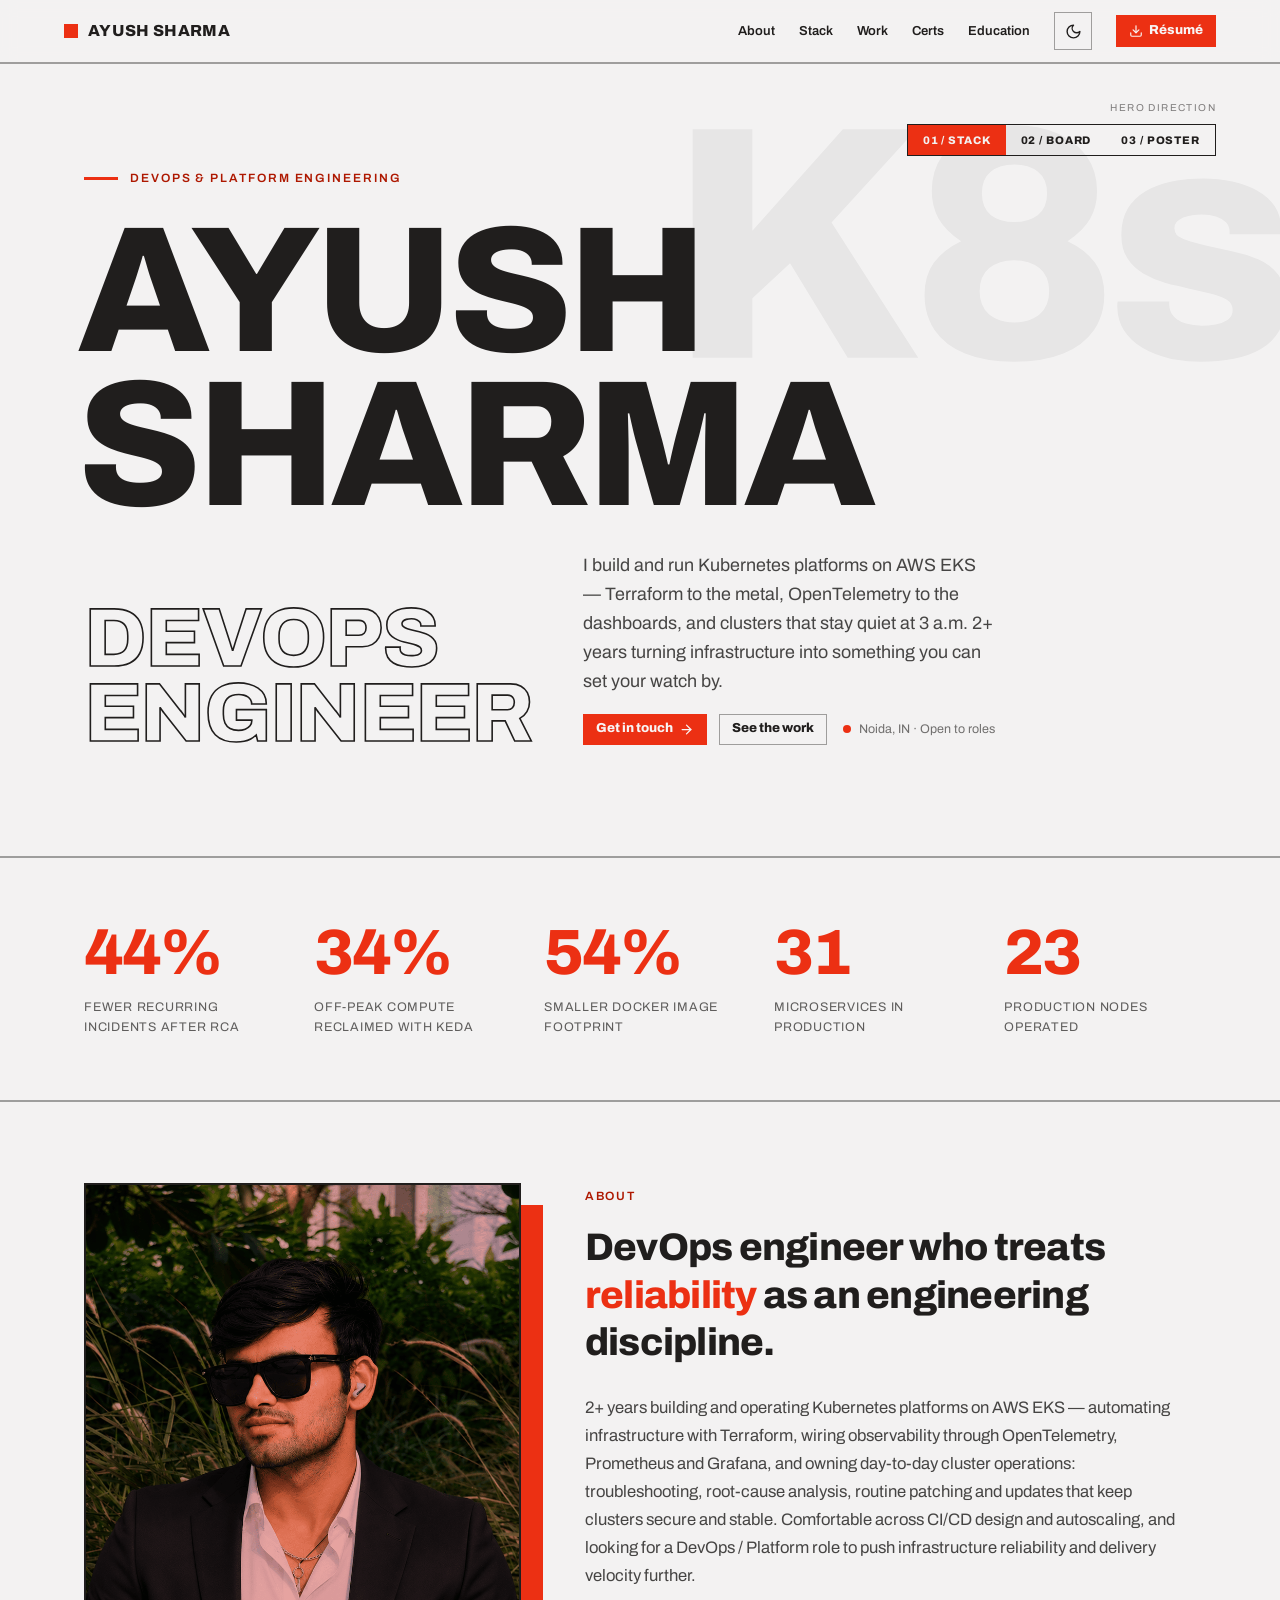
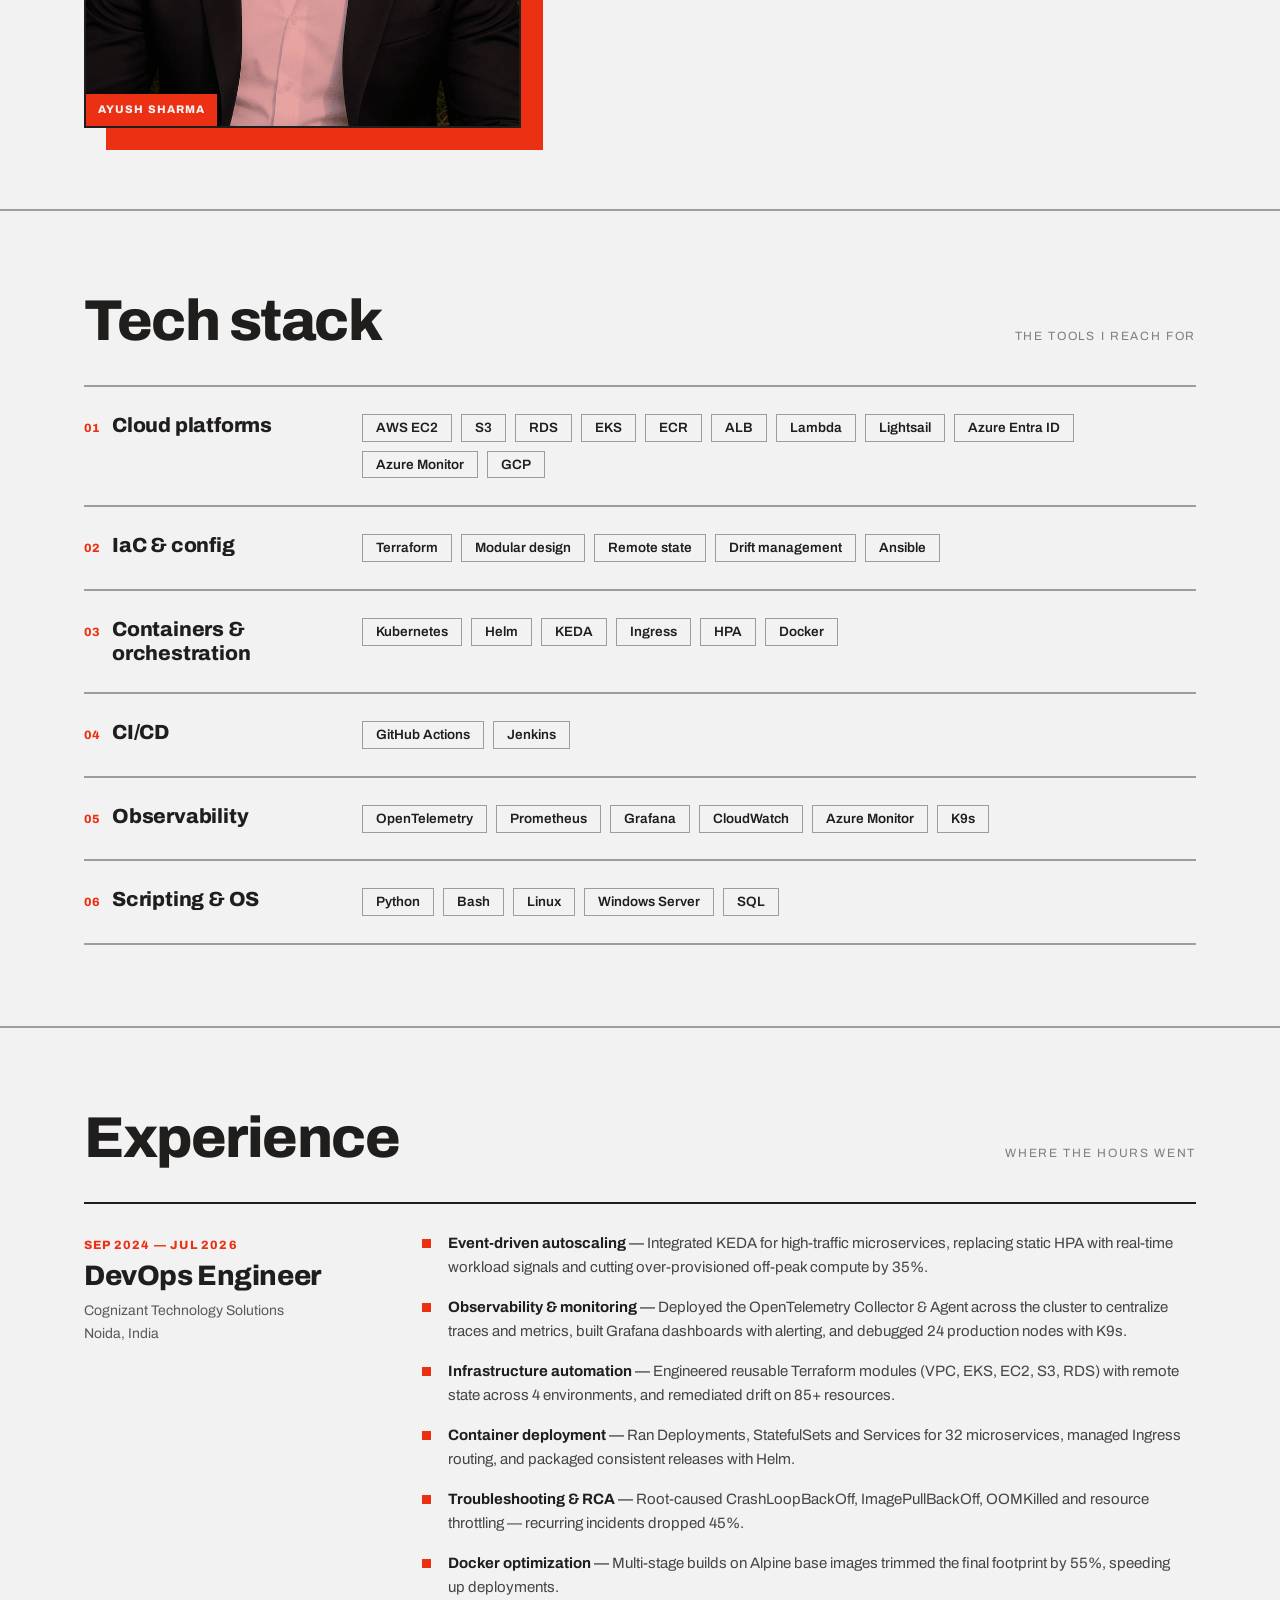
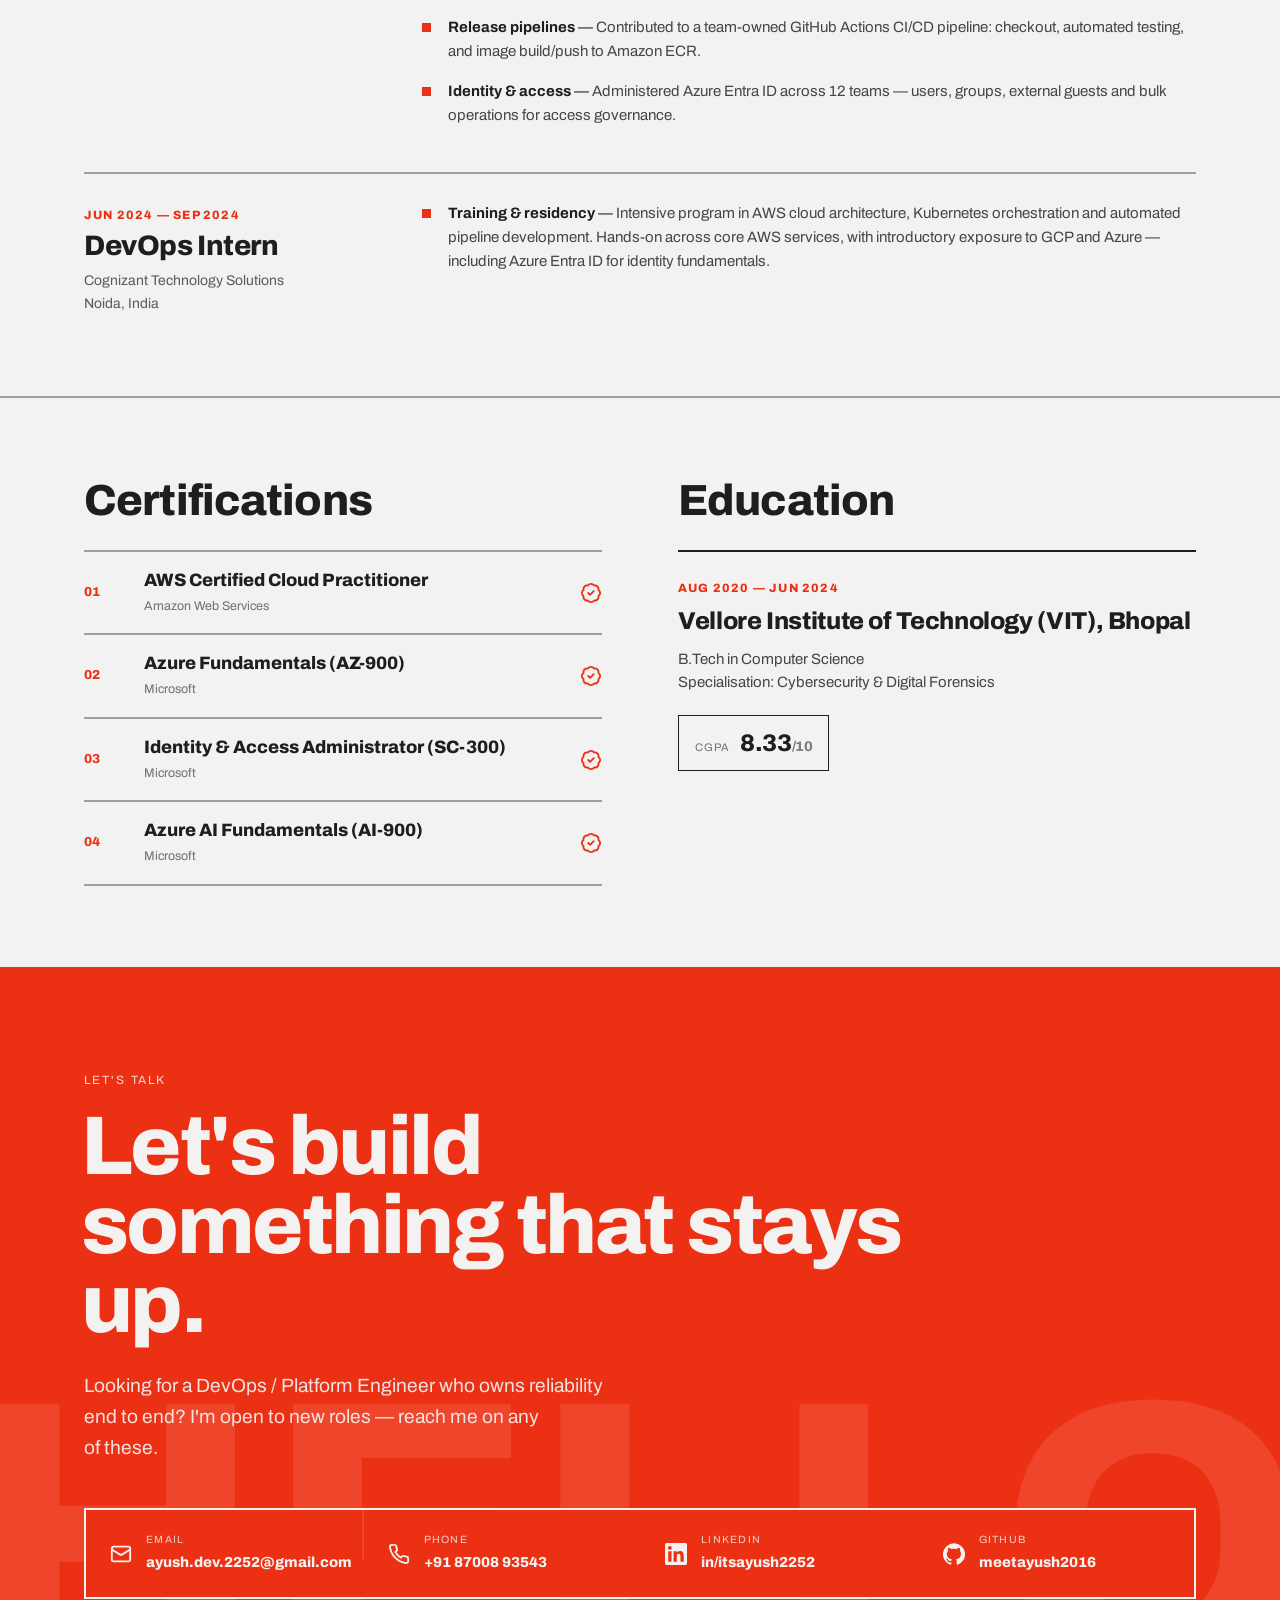
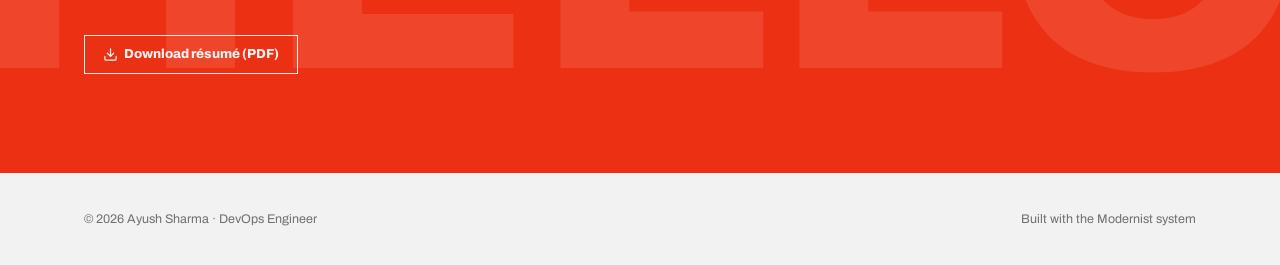
==== index.html @ 9a6c53f9 "Add personal portfolio landing page Static site built from the Modernist design system: hero with th" ====
<!DOCTYPE html>
<html lang="en">
<head>
<meta charset="utf-8">
<meta name="viewport" content="width=device-width, initial-scale=1">
<title>Ayush Sharma — DevOps Engineer</title>
<meta name="description" content="DevOps engineer building Kubernetes platforms on AWS EKS — Terraform, OpenTelemetry, and reliability as an engineering discipline.">
<link rel="stylesheet" href="styles.css">
</head>
<body>
<div class="page">

  <!-- NAV -->
  <nav class="nav">
    <a href="#top" class="nav-brand">
      <span class="dot"></span>
      <span class="name">AYUSH SHARMA</span>
    </a>
    <a href="#about" class="link">About</a>
    <a href="#stack" class="link">Stack</a>
    <a href="#work" class="link">Work</a>
    <a href="#certs" class="link">Certs</a>
    <a href="#education" class="link">Education</a>
    <button type="button" id="themeToggle" class="theme-toggle" title="Toggle dark mode" aria-label="Toggle dark mode">
      <svg class="icon-sun" viewBox="0 0 24 24" fill="none" stroke="currentColor" stroke-width="2" stroke-linecap="round" stroke-linejoin="round" aria-hidden="true"><path d="M12 3a6 6 0 0 0 9 9 9 9 0 1 1-9-9Z"/></svg>
      <svg class="icon-moon" viewBox="0 0 24 24" fill="none" stroke="currentColor" stroke-width="2" stroke-linecap="round" stroke-linejoin="round" aria-hidden="true"><circle cx="12" cy="12" r="4"/><path d="M12 2v2"/><path d="M12 20v2"/><path d="m4.93 4.93 1.41 1.41"/><path d="m17.66 17.66 1.41 1.41"/><path d="M2 12h2"/><path d="M20 12h2"/><path d="m6.34 17.66-1.41 1.41"/><path d="m19.07 4.93-1.41 1.41"/></svg>
    </button>
    <a class="btn btn-primary" href="assets/Resume-AYUSH-SHARMA-BairesDev-LLC.pdf" download>
      <svg viewBox="0 0 24 24" fill="none" stroke="currentColor" stroke-width="2" stroke-linecap="round" stroke-linejoin="round" style="width:14px;height:14px" aria-hidden="true"><path d="M21 15v4a2 2 0 0 1-2 2H5a2 2 0 0 1-2-2v-4"/><polyline points="7 10 12 15 17 10"/><line x1="12" x2="12" y1="15" y2="3"/></svg>
      Résumé
    </a>
  </nav>

  <!-- HERO -->
  <header id="top" class="hero">

    <div class="hero-switcher">
      <span class="label">Hero direction</span>
      <div class="tabs">
        <button type="button" class="tab" data-variant="stack">01 / Stack</button>
        <button type="button" class="tab" data-variant="board">02 / Board</button>
        <button type="button" class="tab" data-variant="poster">03 / Poster</button>
      </div>
    </div>

    <!-- 01 STACK -->
    <div class="hero-variant" data-hero="stack">
      <div class="hero-inner">
        <span class="hero-wm" data-parallax="0.16">K8s</span>
        <div class="hero-content">
          <div class="hero-eyebrow">
            <span class="bar"></span>
            <span class="text">DevOps &amp; Platform Engineering</span>
          </div>
          <h1 class="hero-title">AYUSH<br />SHARMA</h1>
          <div class="hero-role-row">
            <p class="hero-outline">DEVOPS<br />ENGINEER</p>
            <div class="hero-lede">
              <p>I build and run Kubernetes platforms on AWS EKS — Terraform to the metal, OpenTelemetry to the dashboards, and clusters that stay quiet at 3 a.m. 2+ years turning infrastructure into something you can set your watch by.</p>
              <div class="hero-cta-row">
                <a class="btn btn-primary" href="#contact">Get in touch
                  <svg viewBox="0 0 24 24" fill="none" stroke="currentColor" stroke-width="2" stroke-linecap="round" stroke-linejoin="round" style="width:15px;height:15px" aria-hidden="true"><path d="M5 12h14"/><path d="m12 5 7 7-7 7"/></svg>
                </a>
                <a class="btn btn-secondary" href="#work">See the work</a>
                <span class="status-pill"><span class="dot"></span> Noida, IN · Open to roles</span>
              </div>
            </div>
          </div>
        </div>
      </div>
    </div>

    <!-- 02 BOARD -->
    <div class="hero-variant" data-hero="board">
      <div class="hero-inner">
        <div class="board-grid">
          <div class="board-left">
            <span class="kicker">DevOps Engineer</span>
            <h1 class="hero-title mid">AYUSH<br />SHARMA</h1>
            <p class="lede">Kubernetes platforms on AWS EKS, infrastructure as Terraform, and observability that catches the incident before the pager does.</p>
            <div class="cta-row">
              <a class="btn btn-primary" href="#contact">Get in touch
                <svg viewBox="0 0 24 24" fill="none" stroke="currentColor" stroke-width="2" stroke-linecap="round" stroke-linejoin="round" style="width:15px;height:15px" aria-hidden="true"><path d="M5 12h14"/><path d="m12 5 7 7-7 7"/></svg>
              </a>
              <a class="btn btn-secondary" href="assets/Resume-AYUSH-SHARMA-BairesDev-LLC.pdf" download>
                <svg viewBox="0 0 24 24" fill="none" stroke="currentColor" stroke-width="2" stroke-linecap="round" stroke-linejoin="round" style="width:14px;height:14px" aria-hidden="true"><path d="M21 15v4a2 2 0 0 1-2 2H5a2 2 0 0 1-2-2v-4"/><polyline points="7 10 12 15 17 10"/><line x1="12" x2="12" y1="15" y2="3"/></svg>
                Résumé
              </a>
            </div>
          </div>
          <div class="board-panel">
            <div class="board-head">
              <span class="title">STATUS BOARD</span>
              <span class="live"><span class="dot"></span> LIVE</span>
            </div>
            <dl class="board-list">
              <div class="board-row"><dt>Role</dt><dd>DevOps Engineer</dd></div>
              <div class="board-row"><dt>Based</dt><dd>Noida, India</dd></div>
              <div class="board-row"><dt>Experience</dt><dd>2+ years</dd></div>
              <div class="board-row"><dt>Focus</dt><dd>EKS · Terraform · OTel</dd></div>
              <div class="board-row"><dt>Status</dt><dd class="accent">Available</dd></div>
            </dl>
          </div>
        </div>
      </div>
    </div>

    <!-- 03 POSTER -->
    <div class="hero-variant" data-hero="poster">
      <div class="hero-inner">
        <div class="poster-grid">
          <div class="poster-left">
            <span class="kicker">Portfolio · 2026</span>
            <h1 class="hero-title sm">AYUSH<br />SHARMA</h1>
            <p class="lede">Platforms on AWS EKS. Terraform modules that don't drift. Dashboards that see it coming. Reliability, treated as an engineering discipline — not a hope.</p>
            <div class="cta-row">
              <a class="btn btn-primary" href="#contact">Get in touch
                <svg viewBox="0 0 24 24" fill="none" stroke="currentColor" stroke-width="2" stroke-linecap="round" stroke-linejoin="round" style="width:15px;height:15px" aria-hidden="true"><path d="M5 12h14"/><path d="m12 5 7 7-7 7"/></svg>
              </a>
            </div>
          </div>
          <div class="poster-right">
            <span class="poster-wm" data-parallax="0.1">/</span>
            <span class="label">The role</span>
            <p class="role">DEVOPS<br />ENGINEER</p>
            <p class="term">$ kubectl get pods -A<br />READY&nbsp;&nbsp;&nbsp;STATUS&nbsp;&nbsp;&nbsp;RESTARTS<br />32/32&nbsp;&nbsp;&nbsp;Running&nbsp;&nbsp;0</p>
          </div>
        </div>
      </div>
    </div>

  </header>

  <hr class="rule2" />

  <!-- STATS -->
  <section aria-label="Selected impact" class="stats-section">
    <div class="stats-grid" data-reveal>
      <div><p class="stat-num" data-count="45" data-suffix="%">0%</p><p class="stat-label">Fewer recurring incidents after RCA</p></div>
      <div><p class="stat-num" data-count="35" data-suffix="%">0%</p><p class="stat-label">Off-peak compute reclaimed with KEDA</p></div>
      <div><p class="stat-num" data-count="55" data-suffix="%">0%</p><p class="stat-label">Smaller Docker image footprint</p></div>
      <div><p class="stat-num" data-count="32">0</p><p class="stat-label">Microservices in production</p></div>
      <div><p class="stat-num" data-count="24">0</p><p class="stat-label">Production nodes operated</p></div>
    </div>
  </section>

  <hr class="rule2" />

  <!-- ABOUT -->
  <section id="about" class="section">
    <div class="about-grid">
      <div class="about-photo-wrap" data-reveal>
        <div class="about-photo-backdrop" aria-hidden="true"></div>
        <figure class="about-figure">
          <img src="assets/ayush_image.png" alt="Ayush Sharma">
          <div class="about-tint" aria-hidden="true"></div>
          <p class="about-caption">Ayush Sharma</p>
        </figure>
      </div>
      <div class="about-copy" data-reveal data-reveal-delay="90">
        <span class="kicker">About</span>
        <p class="headline">DevOps engineer who treats <span class="accent">reliability</span> as an engineering discipline.</p>
        <p class="body">2+ years building and operating Kubernetes platforms on AWS EKS — automating infrastructure with Terraform, wiring observability through OpenTelemetry, Prometheus and Grafana, and owning day-to-day cluster operations: troubleshooting, root-cause analysis, routine patching and updates that keep clusters secure and stable. Comfortable across CI/CD design and autoscaling, and looking for a DevOps / Platform role to push infrastructure reliability and delivery velocity further.</p>
      </div>
    </div>
  </section>

  <hr class="rule2" />

  <!-- STACK -->
  <section id="stack" class="section">
    <div class="section-head" data-reveal>
      <h2>Tech stack</h2>
      <span class="sub">The tools I reach for</span>
    </div>
    <div>
      <div class="stack-row" data-reveal>
        <div class="stack-row-head"><span class="num">01</span><h3>Cloud platforms</h3></div>
        <div class="stack-chips">
          <span class="stack-chip">AWS EC2</span><span class="stack-chip">S3</span><span class="stack-chip">RDS</span><span class="stack-chip">EKS</span><span class="stack-chip">ECR</span><span class="stack-chip">ALB</span><span class="stack-chip">Lambda</span><span class="stack-chip">Lightsail</span><span class="stack-chip">Azure Entra ID</span><span class="stack-chip">Azure Monitor</span><span class="stack-chip">GCP</span>
        </div>
      </div>
      <div class="stack-row" data-reveal>
        <div class="stack-row-head"><span class="num">02</span><h3>IaC &amp; config</h3></div>
        <div class="stack-chips">
          <span class="stack-chip">Terraform</span><span class="stack-chip">Modular design</span><span class="stack-chip">Remote state</span><span class="stack-chip">Drift management</span><span class="stack-chip">Ansible</span>
        </div>
      </div>
      <div class="stack-row" data-reveal>
        <div class="stack-row-head"><span class="num">03</span><h3>Containers &amp; orchestration</h3></div>
        <div class="stack-chips">
          <span class="stack-chip">Kubernetes</span><span class="stack-chip">Helm</span><span class="stack-chip">KEDA</span><span class="stack-chip">Ingress</span><span class="stack-chip">HPA</span><span class="stack-chip">Docker</span>
        </div>
      </div>
      <div class="stack-row" data-reveal>
        <div class="stack-row-head"><span class="num">04</span><h3>CI/CD</h3></div>
        <div class="stack-chips">
          <span class="stack-chip">GitHub Actions</span><span class="stack-chip">Jenkins</span>
        </div>
      </div>
      <div class="stack-row" data-reveal>
        <div class="stack-row-head"><span class="num">05</span><h3>Observability</h3></div>
        <div class="stack-chips">
          <span class="stack-chip">OpenTelemetry</span><span class="stack-chip">Prometheus</span><span class="stack-chip">Grafana</span><span class="stack-chip">CloudWatch</span><span class="stack-chip">Azure Monitor</span><span class="stack-chip">K9s</span>
        </div>
      </div>
      <div class="stack-row" data-reveal>
        <div class="stack-row-head"><span class="num">06</span><h3>Scripting &amp; OS</h3></div>
        <div class="stack-chips">
          <span class="stack-chip">Python</span><span class="stack-chip">Bash</span><span class="stack-chip">Linux</span><span class="stack-chip">Windows Server</span><span class="stack-chip">SQL</span>
        </div>
      </div>
      <div class="stack-close"></div>
    </div>
  </section>

  <hr class="rule2" />

  <!-- WORK -->
  <section id="work" class="section">
    <div class="section-head" data-reveal>
      <h2>Experience</h2>
      <span class="sub">Where the hours went</span>
    </div>

    <article class="role-card" data-reveal>
      <div class="role-grid">
        <div class="role-meta">
          <span class="dates">Sep 2024 — Jul 2026</span>
          <h3>DevOps Engineer</h3>
          <p class="org">Cognizant Technology Solutions<br />Noida, India</p>
        </div>
        <ul class="role-points">
          <li><span class="mark"></span><p><strong>Event-driven autoscaling</strong> — <span class="b">Integrated KEDA for high-traffic microservices, replacing static HPA with real-time workload signals and cutting over-provisioned off-peak compute by 35%.</span></p></li>
          <li><span class="mark"></span><p><strong>Observability &amp; monitoring</strong> — <span class="b">Deployed the OpenTelemetry Collector &amp; Agent across the cluster to centralize traces and metrics, built Grafana dashboards with alerting, and debugged 24 production nodes with K9s.</span></p></li>
          <li><span class="mark"></span><p><strong>Infrastructure automation</strong> — <span class="b">Engineered reusable Terraform modules (VPC, EKS, EC2, S3, RDS) with remote state across 4 environments, and remediated drift on 85+ resources.</span></p></li>
          <li><span class="mark"></span><p><strong>Container deployment</strong> — <span class="b">Ran Deployments, StatefulSets and Services for 32 microservices, managed Ingress routing, and packaged consistent releases with Helm.</span></p></li>
          <li><span class="mark"></span><p><strong>Troubleshooting &amp; RCA</strong> — <span class="b">Root-caused CrashLoopBackOff, ImagePullBackOff, OOMKilled and resource throttling — recurring incidents dropped 45%.</span></p></li>
          <li><span class="mark"></span><p><strong>Docker optimization</strong> — <span class="b">Multi-stage builds on Alpine base images trimmed the final footprint by 55%, speeding up deployments.</span></p></li>
          <li><span class="mark"></span><p><strong>Release pipelines</strong> — <span class="b">Contributed to a team-owned GitHub Actions CI/CD pipeline: checkout, automated testing, and image build/push to Amazon ECR.</span></p></li>
          <li><span class="mark"></span><p><strong>Identity &amp; access</strong> — <span class="b">Administered Azure Entra ID across 12 teams — users, groups, external guests and bulk operations for access governance.</span></p></li>
        </ul>
      </div>
    </article>

    <article class="role-card dim" data-reveal>
      <div class="role-grid">
        <div class="role-meta">
          <span class="dates">Jun 2024 — Sep 2024</span>
          <h3>DevOps Intern</h3>
          <p class="org">Cognizant Technology Solutions<br />Noida, India</p>
        </div>
        <ul class="role-points">
          <li><span class="mark"></span><p><strong>Training &amp; residency</strong> — <span class="b">Intensive program in AWS cloud architecture, Kubernetes orchestration and automated pipeline development. Hands-on across core AWS services, with introductory exposure to GCP and Azure — including Azure Entra ID for identity fundamentals.</span></p></li>
        </ul>
      </div>
    </article>
  </section>

  <hr class="rule2" />

  <!-- CERTS + EDUCATION -->
  <section id="certs" class="section">
    <div class="certs-edu-grid">
      <div>
        <h2 data-reveal>Certifications</h2>
        <div>
          <div class="cert-row" data-reveal>
            <span class="num">01</span>
            <div><h3>AWS Certified Cloud Practitioner</h3><p class="issuer">Amazon Web Services</p></div>
            <svg viewBox="0 0 24 24" fill="none" stroke="currentColor" stroke-width="2" stroke-linecap="round" stroke-linejoin="round" aria-hidden="true"><path d="M3.85 8.62a4 4 0 0 1 4.78-4.77 4 4 0 0 1 6.74 0 4 4 0 0 1 4.78 4.78 4 4 0 0 1 0 6.74 4 4 0 0 1-4.77 4.78 4 4 0 0 1-6.75 0 4 4 0 0 1-4.78-4.77 4 4 0 0 1 0-6.76Z"/><path d="m9 12 2 2 4-4"/></svg>
          </div>
          <div class="cert-row" data-reveal>
            <span class="num">02</span>
            <div><h3>Azure Fundamentals (AZ-900)</h3><p class="issuer">Microsoft</p></div>
            <svg viewBox="0 0 24 24" fill="none" stroke="currentColor" stroke-width="2" stroke-linecap="round" stroke-linejoin="round" aria-hidden="true"><path d="M3.85 8.62a4 4 0 0 1 4.78-4.77 4 4 0 0 1 6.74 0 4 4 0 0 1 4.78 4.78 4 4 0 0 1 0 6.74 4 4 0 0 1-4.77 4.78 4 4 0 0 1-6.75 0 4 4 0 0 1-4.78-4.77 4 4 0 0 1 0-6.76Z"/><path d="m9 12 2 2 4-4"/></svg>
          </div>
          <div class="cert-row" data-reveal>
            <span class="num">03</span>
            <div><h3>Identity &amp; Access Administrator (SC-300)</h3><p class="issuer">Microsoft</p></div>
            <svg viewBox="0 0 24 24" fill="none" stroke="currentColor" stroke-width="2" stroke-linecap="round" stroke-linejoin="round" aria-hidden="true"><path d="M3.85 8.62a4 4 0 0 1 4.78-4.77 4 4 0 0 1 6.74 0 4 4 0 0 1 4.78 4.78 4 4 0 0 1 0 6.74 4 4 0 0 1-4.77 4.78 4 4 0 0 1-6.75 0 4 4 0 0 1-4.78-4.77 4 4 0 0 1 0-6.76Z"/><path d="m9 12 2 2 4-4"/></svg>
          </div>
          <div class="cert-row" data-reveal>
            <span class="num">04</span>
            <div><h3>Azure AI Fundamentals (AI-900)</h3><p class="issuer">Microsoft</p></div>
            <svg viewBox="0 0 24 24" fill="none" stroke="currentColor" stroke-width="2" stroke-linecap="round" stroke-linejoin="round" aria-hidden="true"><path d="M3.85 8.62a4 4 0 0 1 4.78-4.77 4 4 0 0 1 6.74 0 4 4 0 0 1 4.78 4.78 4 4 0 0 1 0 6.74 4 4 0 0 1-4.77 4.78 4 4 0 0 1-6.75 0 4 4 0 0 1-4.78-4.77 4 4 0 0 1 0-6.76Z"/><path d="m9 12 2 2 4-4"/></svg>
          </div>
          <div class="certs-close"></div>
        </div>
      </div>

      <div id="education">
        <h2 data-reveal>Education</h2>
        <div class="edu-block" data-reveal data-reveal-delay="80">
          <span class="dates">Aug 2020 — Jun 2024</span>
          <h3>Vellore Institute of Technology (VIT), Bhopal</h3>
          <p>B.Tech in Computer Science<br />Specialisation: Cybersecurity &amp; Digital Forensics</p>
          <div class="cgpa">
            <span class="label">CGPA</span>
            <span class="value">8.33<span class="of10">/10</span></span>
          </div>
        </div>
      </div>
    </div>
  </section>

  <!-- CONTACT -->
  <section id="contact" class="contact-section">
    <span class="contact-wm" data-parallax="0.08">HELLO</span>
    <div class="contact-inner">
      <span class="kicker">Let's talk</span>
      <h2>Let's build something that stays up.</h2>
      <p class="lede">Looking for a DevOps / Platform Engineer who owns reliability end to end? I'm open to new roles — reach me on any of these.</p>

      <div class="contact-grid">
        <a href="mailto:ayush.dev.2252@gmail.com" class="contact-card">
          <svg viewBox="0 0 24 24" fill="none" stroke="currentColor" stroke-width="2" stroke-linecap="round" stroke-linejoin="round" aria-hidden="true"><rect width="20" height="16" x="2" y="4" rx="2"/><path d="m22 7-8.97 5.7a1.94 1.94 0 0 1-2.06 0L2 7"/></svg>
          <span><span class="k">Email</span><span class="v">ayush.dev.2252@gmail.com</span></span>
        </a>
        <a href="tel:+918700893543" class="contact-card">
          <svg viewBox="0 0 24 24" fill="none" stroke="currentColor" stroke-width="2" stroke-linecap="round" stroke-linejoin="round" aria-hidden="true"><path d="M22 16.92v3a2 2 0 0 1-2.18 2 19.79 19.79 0 0 1-8.63-3.07 19.5 19.5 0 0 1-6-6 19.79 19.79 0 0 1-3.07-8.67A2 2 0 0 1 4.11 2h3a2 2 0 0 1 2 1.72 12.84 12.84 0 0 0 .7 2.81 2 2 0 0 1-.45 2.11L8.09 9.91a16 16 0 0 0 6 6l1.27-1.27a2 2 0 0 1 2.11-.45 12.84 12.84 0 0 0 2.81.7A2 2 0 0 1 22 16.92z"/></svg>
          <span><span class="k">Phone</span><span class="v">+91 87008 93543</span></span>
        </a>
        <a href="https://www.linkedin.com/in/itsayush2252" target="_blank" rel="noopener" class="contact-card">
          <svg viewBox="0 0 24 24" fill="currentColor" aria-hidden="true"><path d="M20.45 20.45h-3.56v-5.57c0-1.33-.02-3.04-1.85-3.04-1.85 0-2.14 1.45-2.14 2.94v5.67H9.35V9h3.41v1.56h.05c.48-.9 1.63-1.85 3.36-1.85 3.6 0 4.27 2.37 4.27 5.45v6.29zM5.34 7.43a2.06 2.06 0 1 1 0-4.13 2.06 2.06 0 0 1 0 4.13zM7.12 20.45H3.55V9h3.57v11.45zM22.22 0H1.77C.79 0 0 .77 0 1.73v20.54C0 23.22.79 24 1.77 24h20.45c.98 0 1.78-.78 1.78-1.73V1.73C24 .77 23.2 0 22.22 0z"/></svg>
          <span><span class="k">LinkedIn</span><span class="v">in/itsayush2252</span></span>
        </a>
        <a href="https://github.com/meetayush2016" target="_blank" rel="noopener" class="contact-card">
          <svg viewBox="0 0 24 24" fill="currentColor" aria-hidden="true"><path d="M12 .3a12 12 0 0 0-3.8 23.4c.6.1.8-.26.8-.57v-2c-3.34.72-4.04-1.6-4.04-1.6-.55-1.4-1.34-1.77-1.34-1.77-1.08-.74.09-.73.09-.73 1.2.09 1.83 1.24 1.83 1.24 1.07 1.83 2.8 1.3 3.49.99.1-.78.42-1.3.76-1.6-2.67-.3-5.47-1.33-5.47-5.93 0-1.31.47-2.38 1.24-3.22-.14-.3-.54-1.52.1-3.18 0 0 1.01-.32 3.3 1.23a11.5 11.5 0 0 1 6 0c2.28-1.55 3.29-1.23 3.29-1.23.65 1.66.24 2.88.12 3.18.77.84 1.23 1.91 1.23 3.22 0 4.61-2.8 5.63-5.48 5.92.43.37.81 1.1.81 2.22v3.29c0 .31.2.68.82.57A12 12 0 0 0 12 .3z"/></svg>
          <span><span class="k">GitHub</span><span class="v">meetayush2016</span></span>
        </a>
      </div>

      <div class="contact-resume">
        <a class="btn btn-ghost" href="assets/Resume-AYUSH-SHARMA-BairesDev-LLC.pdf" download>
          <svg viewBox="0 0 24 24" fill="none" stroke="currentColor" stroke-width="2" stroke-linecap="round" stroke-linejoin="round" style="width:15px;height:15px" aria-hidden="true"><path d="M21 15v4a2 2 0 0 1-2 2H5a2 2 0 0 1-2-2v-4"/><polyline points="7 10 12 15 17 10"/><line x1="12" x2="12" y1="15" y2="3"/></svg>
          Download résumé (PDF)
        </a>
      </div>
    </div>
  </section>

  <footer class="site-footer">
    <span>© 2026 Ayush Sharma · DevOps Engineer</span>
    <span>Built with the Modernist system</span>
  </footer>

</div>
<script src="script.js"></script>
</body>
</html>
---- styles.css ----
/* ── Design tokens (Modernist system) ── */
@import url('https://fonts.googleapis.com/css2?family=Archivo:wght@400;600;800&display=swap');

:root {
  --color-bg: #f3f2f2;
  --color-surface: #eae9e9;
  --color-text: #201e1d;
  --color-accent: #ec3013;
  --color-accent-2: #e15b47;
  --color-divider: color-mix(in srgb, #201e1d 40%, transparent);

  --color-neutral-100: #f8f4f4;
  --color-accent-700: #ae1800;
  --color-accent-600: #dd2b0f;

  --font-heading: "Archivo", system-ui, sans-serif;
  --font-body: "Archivo", system-ui, sans-serif;

  --space-2: 8px;
  --space-3: 12px;
  --radius-md: 0px;

  --edge: clamp(20px, 5vw, 72px);
  --wrap: 1240px;
  --leading: 28px;
}

* , *::before, *::after { box-sizing: border-box; }

html { scroll-behavior: smooth; }
@media (prefers-reduced-motion: reduce) { html { scroll-behavior: auto; } }

body {
  margin: 0;
  background: var(--color-bg);
  color: var(--color-text);
  font-family: var(--font-body);
  font-size: 16px;
  line-height: 1.6;
  text-wrap: pretty;
  transition: background-color .4s ease, color .4s ease;
}

a { color: var(--color-accent); text-decoration: none; }
a:hover { color: var(--color-accent-700); }
::selection { background: color-mix(in srgb, var(--color-accent) 30%, transparent); }
img { display: block; max-width: 100%; }

@keyframes heroRise { from { opacity: 0; transform: translateY(34px); } to { opacity: 1; transform: none; } }
@keyframes heroWipe { from { opacity: 0; transform: translateX(40px); } to { opacity: 1; transform: none; } }
@keyframes blink { 0%, 100% { opacity: 1; } 50% { opacity: 0.25; } }

/* ── buttons ── */
.btn {
  display: inline-flex; align-items: center; justify-content: center; gap: 6px;
  cursor: pointer; text-decoration: none;
  font-family: var(--font-heading); font-weight: 800;
  font-size: 13px; line-height: 1.2; color: var(--color-text);
  background: transparent; border: 1px solid transparent;
  padding: calc(var(--space-2) * 0.85) var(--space-3);
  border-radius: var(--radius-md);
}
.btn svg { display: block; }
.btn-primary { background: var(--color-accent); color: var(--color-neutral-100); }
.btn-primary:hover { background: var(--color-accent-600); color: var(--color-neutral-100); }
.btn-primary:active { background: var(--color-accent-700); }
.btn-secondary { border-color: var(--color-divider); color: var(--color-text); }
.btn-secondary:hover { background: color-mix(in srgb, var(--color-text) 7%, transparent); }
.btn-ghost { color: var(--color-accent); padding-inline: 4px; }
.btn-ghost:hover { background: color-mix(in srgb, var(--color-accent) 10%, transparent); }

.page { position: relative; overflow-x: clip; font-family: var(--font-body); font-size: 16px; line-height: 1.6; }

/* ── nav ── */
.nav {
  position: sticky; top: 0; z-index: 60;
  background: color-mix(in srgb, var(--color-bg) 92%, transparent);
  backdrop-filter: blur(8px);
  padding-inline: var(--edge);
  border-bottom: 2px solid var(--color-divider);
  display: flex; align-items: center; gap: var(--space-3); padding-block: var(--space-3);
}
.nav-brand { display: inline-flex; align-items: center; gap: 10px; text-decoration: none; color: var(--color-text); margin-right: auto; }
.nav-brand .dot { width: 14px; height: 14px; background: var(--color-accent); display: inline-block; }
.nav-brand .name { font-family: var(--font-heading); font-weight: 800; font-size: 16px; letter-spacing: 0.02em; }
.nav a.link { color: inherit; text-decoration: none; font-size: 13px; font-weight: 600; }
.nav a.link + a.link { margin-left: 12px; }
@media (max-width: 720px) { .nav a.link { display: none; } }

.theme-toggle {
  appearance: none; display: inline-flex; align-items: center; justify-content: center;
  width: 38px; height: 38px; padding: 0; margin-left: 12px; cursor: pointer;
  background: transparent; border: 1.5px solid var(--color-divider); color: var(--color-text);
  transition: border-color .18s, color .18s;
}
.theme-toggle:hover { border-color: var(--color-accent); color: var(--color-accent-700); }
.theme-toggle svg { width: 17px; height: 17px; }
.theme-toggle .icon-sun { display: block; }
.theme-toggle .icon-moon { display: none; }
[data-theme="dark"] .theme-toggle .icon-sun { display: none; }
[data-theme="dark"] .theme-toggle .icon-moon { display: block; }

.nav .btn-primary { margin-left: 12px; }

/* ── hero ── */
.hero {
  position: relative; min-height: clamp(560px, 88vh, 940px);
  display: flex; flex-direction: column; justify-content: center;
  padding-block: clamp(48px, 8vh, 100px);
}

.hero-switcher {
  position: absolute; top: clamp(20px, 4vh, 40px); right: var(--edge); z-index: 20;
  display: flex; flex-direction: column; align-items: flex-end; gap: 8px;
}
.hero-switcher .label {
  font-size: 10px; letter-spacing: 0.14em; text-transform: uppercase;
  color: color-mix(in srgb, var(--color-text) 55%, transparent);
}
.hero-switcher .tabs { display: inline-flex; border: 1.5px solid var(--color-text); }
.hero-switcher .tab {
  appearance: none; border: none; flex: 1 1 auto; white-space: nowrap;
  padding: 9px 15px; cursor: pointer; text-align: left;
  background: transparent; color: var(--color-text);
  font-family: var(--font-heading); font-weight: 800; font-size: 11px;
  letter-spacing: 0.08em; text-transform: uppercase;
  transition: background .2s, color .2s;
}
.hero-switcher .tab.active { background: var(--color-accent); color: var(--color-bg); }
@media (max-width: 640px) { .hero-switcher { position: static; align-items: flex-start; margin-bottom: 24px; } }

.hero-inner { max-width: var(--wrap); margin: 0 auto; padding-inline: var(--edge); width: 100%; position: relative; }
.hero-variant { display: none; }
.hero-variant.active { display: block; }

.hero-wm {
  position: absolute; right: -2%; top: -18%; z-index: 0;
  font-family: var(--font-heading); font-weight: 800; font-size: clamp(120px, 26vw, 420px);
  line-height: 0.8; color: color-mix(in srgb, var(--color-text) 5%, transparent);
  letter-spacing: -0.04em; pointer-events: none; user-select: none; white-space: nowrap;
}

.hero-eyebrow { display: flex; align-items: center; gap: 12px; margin-bottom: clamp(16px, 3vh, 28px); }
.hero-eyebrow .bar { width: 34px; height: 3px; background: var(--color-accent); }
.hero-eyebrow .text { font-size: 12px; letter-spacing: 0.16em; text-transform: uppercase; color: var(--color-accent-700); font-weight: 600; }

.hero-title {
  font-family: var(--font-heading); font-weight: 800; font-size: clamp(58px, 14vw, 200px);
  line-height: 0.86; letter-spacing: -0.035em; margin: 0; margin-left: -0.04em;
}
.hero-title.mid { font-size: clamp(56px, 12vw, 168px); }
.hero-title.sm { font-size: clamp(48px, 8vw, 128px); }

.hero-content { position: relative; z-index: 2; animation: heroRise .7s cubic-bezier(.19,.75,.22,1) both; }

.hero-role-row { display: flex; align-items: flex-end; flex-wrap: wrap; gap: clamp(20px, 4vw, 56px); margin-top: clamp(20px, 3vh, 36px); }
.hero-outline {
  font-family: var(--font-heading); font-weight: 800; font-size: clamp(30px, 6.5vw, 88px);
  line-height: 0.9; letter-spacing: -0.02em; margin: 0; color: transparent;
  -webkit-text-stroke: 1.6px var(--color-text);
}
.hero-lede { max-width: 46ch; padding-bottom: 6px; }
.hero-lede p { font-size: clamp(16px, 1.4vw, 19px); line-height: 1.62; margin: 0 0 18px; color: color-mix(in srgb, var(--color-text) 82%, transparent); }

.hero-cta-row { display: flex; gap: 12px; flex-wrap: wrap; align-items: center; }
.status-pill { display: inline-flex; align-items: center; gap: 8px; font-size: 12.5px; color: color-mix(in srgb, var(--color-text) 62%, transparent); margin-left: 4px; }
.status-pill .dot { width: 8px; height: 8px; border-radius: 50%; background: var(--color-accent); animation: blink 1.8s ease-in-out infinite; }

/* board hero */
.board-grid { display: grid; grid-template-columns: minmax(0, 1.35fr) minmax(280px, 0.85fr); gap: clamp(28px, 5vw, 72px); align-items: center; }
.board-left { animation: heroRise .7s cubic-bezier(.19,.75,.22,1) both; }
.board-left .kicker { display: inline-block; font-size: 12px; letter-spacing: 0.16em; text-transform: uppercase; color: var(--color-accent-700); font-weight: 600; margin-bottom: 18px; }
.board-left p.lede { font-size: clamp(16px, 1.4vw, 19px); line-height: 1.62; margin: clamp(22px, 3vh, 32px) 0 0; max-width: 44ch; color: color-mix(in srgb, var(--color-text) 82%, transparent); }
.board-left .cta-row { display: flex; gap: 12px; flex-wrap: wrap; margin-top: 24px; }
.board-panel { animation: heroWipe .75s cubic-bezier(.19,.75,.22,1) both; border: 2px solid var(--color-text); }
.board-head { display: flex; align-items: center; justify-content: space-between; padding: 12px 16px; background: var(--color-text); color: var(--color-bg); }
.board-head .title { font-family: var(--font-heading); font-weight: 800; font-size: 12px; letter-spacing: 0.14em; }
.board-head .live { display: inline-flex; align-items: center; gap: 7px; font-size: 11px; letter-spacing: 0.1em; }
.board-head .live .dot { width: 8px; height: 8px; border-radius: 50%; background: var(--color-accent); animation: blink 1.8s ease-in-out infinite; }
.board-list { margin: 0; }
.board-row { display: flex; justify-content: space-between; gap: 16px; padding: 13px 16px; border-bottom: 1px solid var(--color-divider); }
.board-row:last-child { border-bottom: none; }
.board-row dt { font-size: 11px; letter-spacing: 0.1em; text-transform: uppercase; color: color-mix(in srgb, var(--color-text) 60%, transparent); }
.board-row dd { margin: 0; font-family: var(--font-heading); font-weight: 800; font-size: 14px; }
.board-row dd.accent { color: var(--color-accent); }
@media (max-width: 880px) { .board-grid { grid-template-columns: 1fr; } }

/* poster hero */
.poster-grid { display: grid; grid-template-columns: minmax(0, 1fr) minmax(0, 1fr); border: 2px solid var(--color-text); }
.poster-left { padding: clamp(28px, 4vw, 56px); animation: heroRise .7s cubic-bezier(.19,.75,.22,1) both; }
.poster-left .kicker { display: inline-block; font-size: 12px; letter-spacing: 0.16em; text-transform: uppercase; color: var(--color-accent-700); font-weight: 600; margin-bottom: 20px; }
.poster-left p.lede { font-size: clamp(15px, 1.3vw, 18px); line-height: 1.62; margin: 28px 0 0; max-width: 40ch; color: color-mix(in srgb, var(--color-text) 82%, transparent); }
.poster-left .cta-row { display: flex; gap: 12px; flex-wrap: wrap; margin-top: 28px; }
.poster-right {
  background: var(--color-accent); color: #f4f2f1; padding: clamp(28px, 4vw, 56px);
  display: flex; flex-direction: column; justify-content: space-between; position: relative; overflow: hidden;
  animation: heroWipe .75s cubic-bezier(.19,.75,.22,1) both;
}
.poster-wm {
  position: absolute; right: -6%; bottom: -14%; font-family: var(--font-heading); font-weight: 800;
  font-size: clamp(200px, 34vw, 460px); line-height: 0.7; color: color-mix(in srgb, #ffffff 12%, transparent);
  pointer-events: none; user-select: none;
}
.poster-right .label { font-size: 12px; letter-spacing: 0.16em; text-transform: uppercase; opacity: 0.85; position: relative; }
.poster-right .role {
  font-family: var(--font-heading); font-weight: 800; font-size: clamp(44px, 7.5vw, 104px);
  line-height: 0.9; letter-spacing: -0.03em; margin: 0; position: relative;
}
.poster-right .term {
  font-family: ui-monospace, SFMono-Regular, Menlo, monospace; font-size: 12.5px; line-height: 1.7;
  margin: 0; opacity: 0.9; position: relative;
}
@media (max-width: 880px) { .poster-grid { grid-template-columns: 1fr; } }

.rule2 { height: 2px; border: 0; margin: 0; background: var(--color-divider); }

.wrap { max-width: var(--wrap); margin: 0 auto; padding-inline: var(--edge); }
.section { max-width: var(--wrap); margin: 0 auto; padding: clamp(56px, 9vh, 120px) var(--edge); }

/* reveal */
[data-reveal] { opacity: 0; transform: translateY(30px); transition: opacity .85s cubic-bezier(.19,.75,.22,1), transform .85s cubic-bezier(.19,.75,.22,1); will-change: opacity, transform; }
[data-reveal].revealed { opacity: 1; transform: none; }
@media (prefers-reduced-motion: reduce) { [data-reveal] { opacity: 1; transform: none; transition: none; } }

/* ── stats ── */
.stats-section { padding: clamp(48px, 7vh, 88px) var(--edge); max-width: var(--wrap); margin: 0 auto; }
.stats-grid { display: grid; grid-template-columns: repeat(auto-fit, minmax(150px, 1fr)); gap: clamp(24px, 4vw, 56px) clamp(20px, 3vw, 40px); }
.stat-num { font-family: var(--font-heading); font-weight: 800; font-size: clamp(40px, 5vw, 68px); line-height: 1; letter-spacing: -0.03em; margin: 0; color: var(--color-accent); }
.stat-label { font-size: 12.5px; letter-spacing: 0.06em; text-transform: uppercase; margin: 12px 0 0; color: color-mix(in srgb, var(--color-text) 70%, transparent); }

/* ── about ── */
.about-grid { display: grid; grid-template-columns: minmax(0, 5fr) minmax(0, 7fr); gap: clamp(28px, 5vw, 72px); align-items: start; }
.about-photo-wrap { position: relative; }
.about-photo-backdrop { position: absolute; top: 22px; left: 22px; right: -22px; bottom: -22px; background: var(--color-accent); z-index: 0; }
.about-figure { margin: 0; position: relative; z-index: 1; border: 2px solid var(--color-text); overflow: hidden; }
.about-figure img { width: 100%; aspect-ratio: 4 / 5; object-fit: cover; object-position: 52% 26%; }
.about-tint { position: absolute; inset: 0; background: var(--color-accent); mix-blend-mode: multiply; opacity: 0.38; pointer-events: none; }
.about-caption {
  position: absolute; left: 0; bottom: 0; background: var(--color-accent); color: var(--color-neutral-100);
  font-family: var(--font-heading); font-weight: 800; font-size: 11px; letter-spacing: 0.1em; text-transform: uppercase;
  padding: 7px 12px; z-index: 2; margin: 0;
}
.about-copy { padding-top: 4px; }
.about-copy .kicker { display: block; font-size: 12px; letter-spacing: 0.14em; text-transform: uppercase; color: var(--color-accent-700); font-weight: 600; margin-bottom: 18px; }
.about-copy .headline { font-family: var(--font-heading); font-weight: 800; font-size: clamp(24px, 3vw, 40px); line-height: 1.24; letter-spacing: -0.02em; margin: 0; max-width: 24ch; }
.about-copy .headline .accent { color: var(--color-accent); }
.about-copy .body { font-size: clamp(15.5px, 1.3vw, 18px); line-height: 1.68; margin: clamp(20px, 3vh, 32px) 0 0; max-width: 60ch; color: color-mix(in srgb, var(--color-text) 82%, transparent); }
@media (max-width: 880px) { .about-grid { grid-template-columns: 1fr; } }

/* ── section headers ── */
.section-head { display: flex; align-items: baseline; justify-content: space-between; gap: 16px; flex-wrap: wrap; margin-bottom: clamp(28px, 4vh, 48px); }
.section-head h2 { font-family: var(--font-heading); font-weight: 800; font-size: clamp(30px, 4.5vw, 60px); line-height: 1; letter-spacing: -0.025em; margin: 0; }
.section-head .sub { font-size: 12px; letter-spacing: 0.14em; text-transform: uppercase; color: color-mix(in srgb, var(--color-text) 55%, transparent); }

/* ── stack ── */
.stack-row { display: grid; grid-template-columns: minmax(120px, 240px) minmax(0, 1fr); gap: clamp(16px, 3vw, 48px); align-items: start; padding: clamp(20px, 3vh, 30px) 0; border-top: 2px solid var(--color-divider); }
.stack-row-head { display: flex; align-items: baseline; gap: 12px; }
.stack-row-head .num { font-family: var(--font-heading); font-weight: 800; font-size: 12px; color: var(--color-accent); font-variant-numeric: tabular-nums; }
.stack-row-head h3 { font-family: var(--font-heading); font-weight: 800; font-size: clamp(17px, 1.6vw, 22px); line-height: 1.15; letter-spacing: -0.01em; margin: 0; }
.stack-chips { display: flex; flex-wrap: wrap; gap: 9px; }
.stack-chip { display: inline-flex; align-items: center; border: 1.5px solid var(--color-divider); padding: 6px 13px; font-size: 13.5px; font-weight: 600; line-height: 1; transition: border-color .18s, color .18s; }
.stack-chip:hover { border-color: var(--color-accent); color: var(--color-accent-700); }
.stack-close { border-top: 2px solid var(--color-divider); }

/* ── experience ── */
.role-card { border-top: 2px solid var(--color-text); padding-top: clamp(20px, 3vh, 32px); margin-bottom: clamp(36px, 5vh, 64px); }
.role-card.dim { border-top: 2px solid var(--color-divider); margin-bottom: 0; }
.role-grid { display: grid; grid-template-columns: minmax(180px, 300px) minmax(0, 1fr); gap: clamp(20px, 3vw, 56px); }
.role-meta .dates { display: inline-block; font-family: var(--font-heading); font-weight: 800; font-size: 12px; letter-spacing: 0.1em; text-transform: uppercase; color: var(--color-accent); margin-bottom: 6px; }
.role-meta h3 { font-family: var(--font-heading); font-weight: 800; font-size: clamp(22px, 2.2vw, 30px); line-height: 1.1; letter-spacing: -0.015em; margin: 0; }
.role-meta .org { font-size: 14px; margin: 8px 0 0; color: color-mix(in srgb, var(--color-text) 72%, transparent); }
.role-points { list-style: none; margin: 0; padding: 0; display: flex; flex-direction: column; gap: 16px; }
.role-points li { display: grid; grid-template-columns: 12px 1fr; gap: 14px; align-items: start; }
.role-points .mark { width: 9px; height: 9px; background: var(--color-accent); margin-top: 8px; }
.role-points p { margin: 0; font-size: 15px; line-height: 1.6; }
.role-points p .b { color: color-mix(in srgb, var(--color-text) 82%, transparent); }
@media (max-width: 720px) { .role-grid { grid-template-columns: 1fr; } }

/* ── certs / education ── */
.certs-edu-grid { display: grid; grid-template-columns: repeat(auto-fit, minmax(300px, 1fr)); gap: clamp(40px, 6vw, 88px); }
.certs-edu-grid h2 { font-family: var(--font-heading); font-weight: 800; font-size: clamp(26px, 3.4vw, 44px); line-height: 1; letter-spacing: -0.02em; margin: 0 0 clamp(24px, 3vh, 36px); }
.cert-row { display: grid; grid-template-columns: 44px 1fr auto; gap: 16px; align-items: center; padding: 18px 0; border-top: 2px solid var(--color-divider); }
.cert-row .num { font-family: var(--font-heading); font-weight: 800; font-size: 13px; color: var(--color-accent); font-variant-numeric: tabular-nums; }
.cert-row h3 { font-family: var(--font-heading); font-weight: 800; font-size: clamp(15px, 1.4vw, 18px); line-height: 1.2; margin: 0; }
.cert-row .issuer { font-size: 12.5px; margin: 4px 0 0; color: color-mix(in srgb, var(--color-text) 62%, transparent); }
.cert-row svg { width: 22px; height: 22px; color: var(--color-accent); }
.certs-close { border-top: 2px solid var(--color-divider); }

.edu-block { border-top: 2px solid var(--color-text); padding-top: 22px; }
.edu-block .dates { display: inline-block; font-family: var(--font-heading); font-weight: 800; font-size: 12px; letter-spacing: 0.1em; text-transform: uppercase; color: var(--color-accent); margin-bottom: 10px; }
.edu-block h3 { font-family: var(--font-heading); font-weight: 800; font-size: clamp(19px, 1.9vw, 26px); line-height: 1.15; letter-spacing: -0.015em; margin: 0; }
.edu-block p { font-size: 15px; line-height: 1.55; margin: 12px 0 0; color: color-mix(in srgb, var(--color-text) 82%, transparent); }
.cgpa { display: inline-flex; align-items: baseline; gap: 10px; margin-top: 20px; border: 1.5px solid var(--color-text); padding: 8px 16px; }
.cgpa .label { font-size: 11px; letter-spacing: 0.1em; text-transform: uppercase; color: color-mix(in srgb, var(--color-text) 60%, transparent); }
.cgpa .value { font-family: var(--font-heading); font-weight: 800; font-size: 24px; letter-spacing: -0.02em; }
.cgpa .value .of10 { font-size: 14px; color: color-mix(in srgb, var(--color-text) 55%, transparent); }

/* ── contact ── */
.contact-section { background: var(--color-accent); color: #f4f2f1; position: relative; overflow: hidden; }
.contact-wm {
  position: absolute; left: -3%; bottom: -30%; font-family: var(--font-heading); font-weight: 800;
  font-size: clamp(180px, 30vw, 440px); line-height: 0.7; color: color-mix(in srgb, #ffffff 10%, transparent);
  pointer-events: none; user-select: none; white-space: nowrap;
}
.contact-inner { max-width: var(--wrap); margin: 0 auto; padding: clamp(64px, 11vh, 150px) var(--edge); position: relative; z-index: 2; }
.contact-inner .kicker { font-size: 12px; letter-spacing: 0.16em; text-transform: uppercase; opacity: 0.85; }
.contact-inner h2 { font-family: var(--font-heading); font-weight: 800; font-size: clamp(38px, 6.5vw, 96px); line-height: 0.95; letter-spacing: -0.03em; margin: 16px 0 0; margin-left: -0.04em; max-width: 16ch; }
.contact-inner .lede { font-size: clamp(16px, 1.5vw, 20px); line-height: 1.6; margin: clamp(20px, 3vh, 32px) 0 0; max-width: 48ch; opacity: 0.92; }

.contact-grid { display: grid; grid-template-columns: repeat(auto-fit, minmax(220px, 1fr)); gap: 2px; margin-top: clamp(36px, 5vh, 56px); border: 2px solid #f4f2f1; }
.contact-card {
  display: flex; align-items: center; gap: 14px; padding: 22px 24px; color: #f4f2f1;
  text-decoration: none; background: var(--color-accent); transition: background .2s;
}
.contact-card:hover { background: var(--color-accent-700); color: #f4f2f1; }
.contact-card svg { width: 22px; height: 22px; flex: none; }
.contact-card .k { display: block; font-size: 10.5px; letter-spacing: 0.12em; text-transform: uppercase; opacity: 0.8; }
.contact-card .v { font-family: var(--font-heading); font-weight: 800; font-size: 14.5px; }

.contact-resume { margin-top: clamp(28px, 4vh, 40px); }
.contact-resume .btn-ghost { color: #f4f2f1; border: 1px solid #f4f2f1; padding: 11px 18px; }

footer.site-footer {
  max-width: var(--wrap); margin: 0 auto; padding: clamp(28px, 4vh, 44px) var(--edge);
  display: flex; justify-content: space-between; gap: 16px; flex-wrap: wrap;
  font-size: 12.5px; color: color-mix(in srgb, var(--color-text) 62%, transparent);
}

/* ── dark theme ── */
[data-theme="dark"] {
  --color-bg: #0a0a0a;
  --color-text: #f4f2f1;
  --color-surface: #171514;
  --color-divider: color-mix(in srgb, #f4f2f1 32%, transparent);
  color-scheme: dark;
}
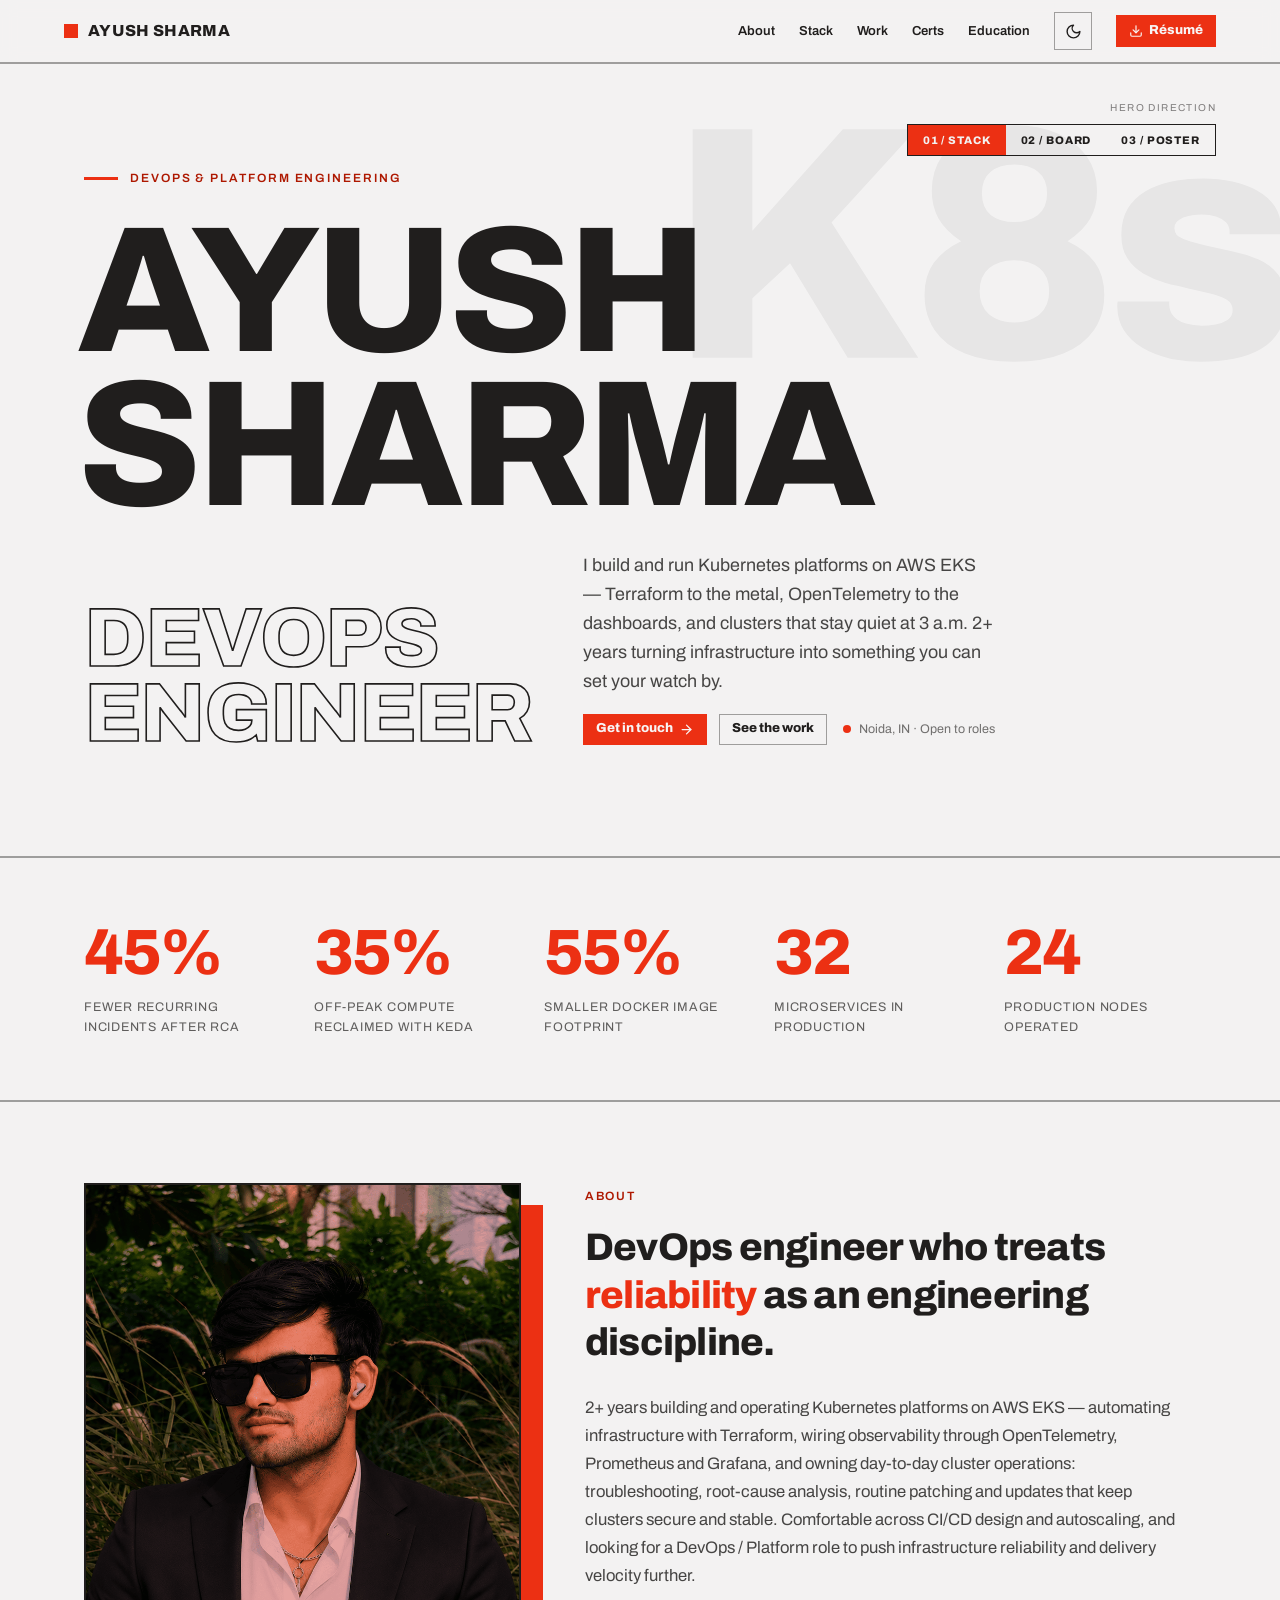
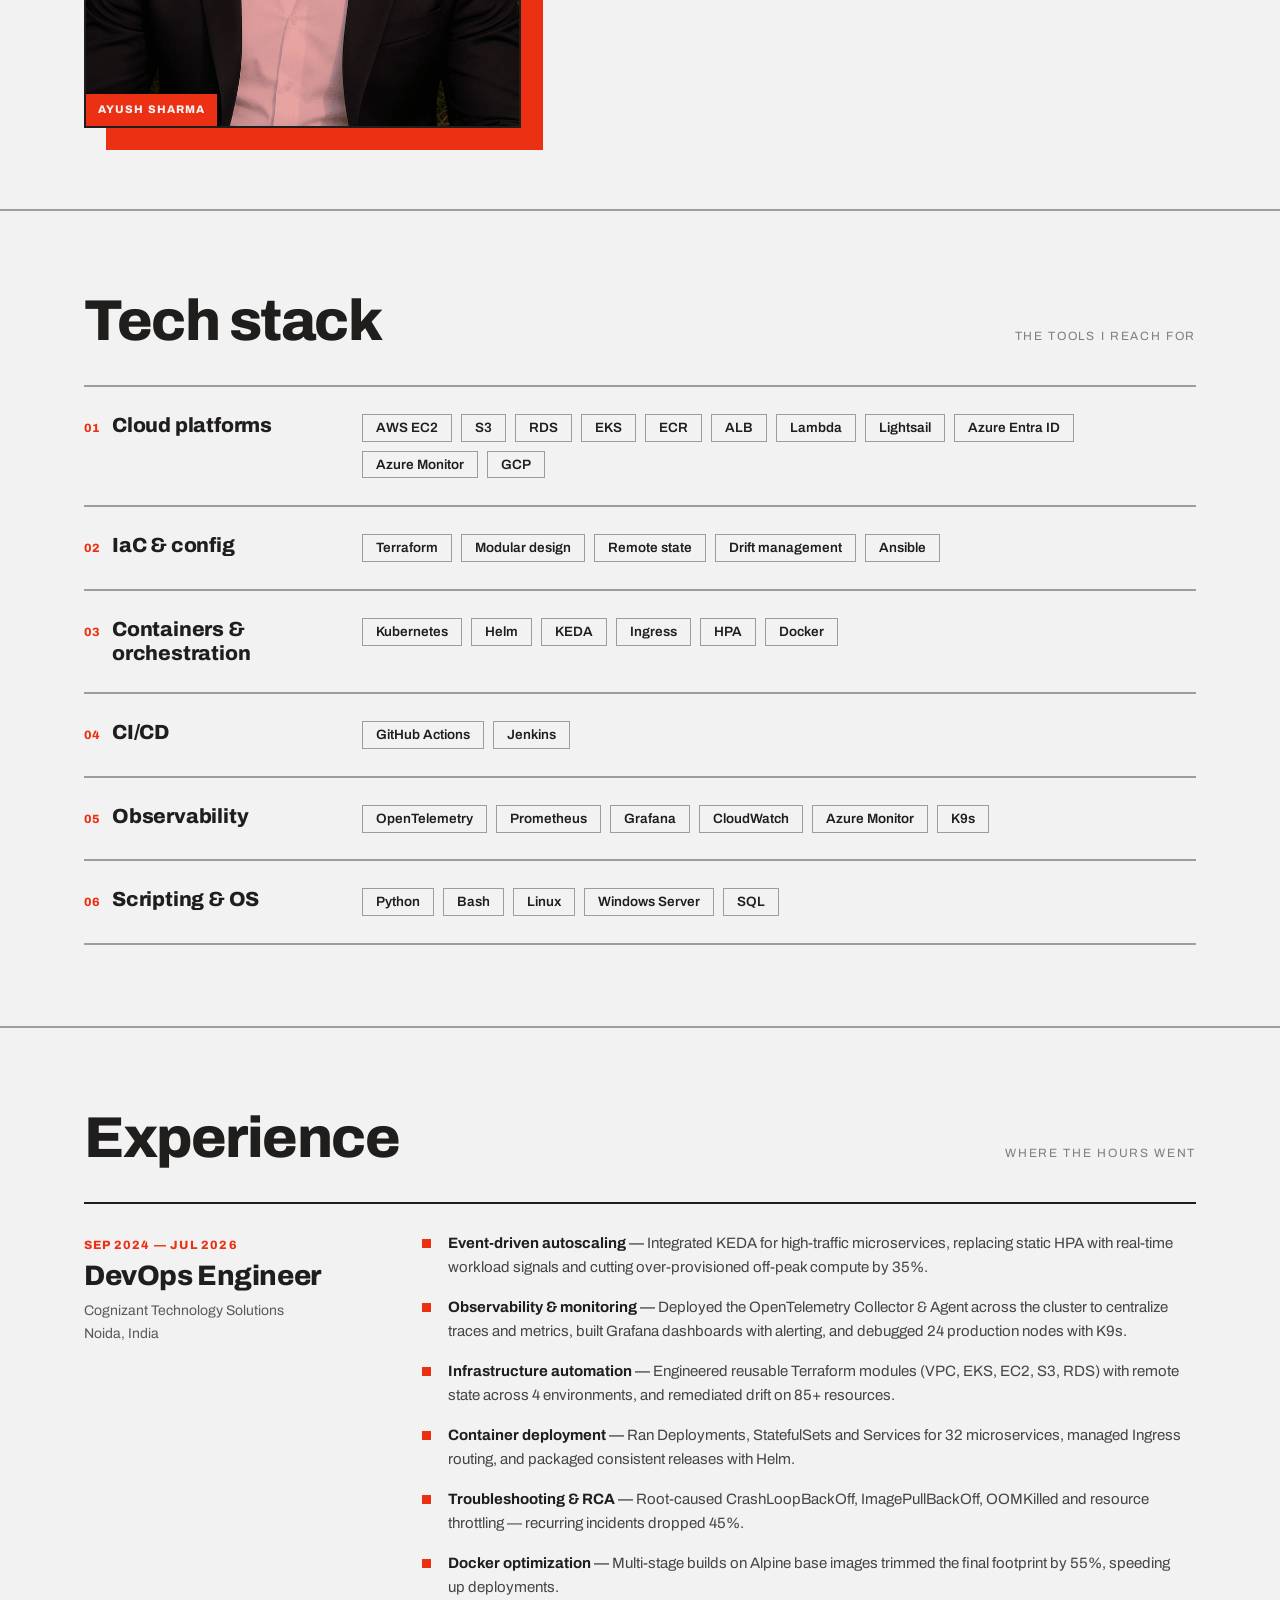
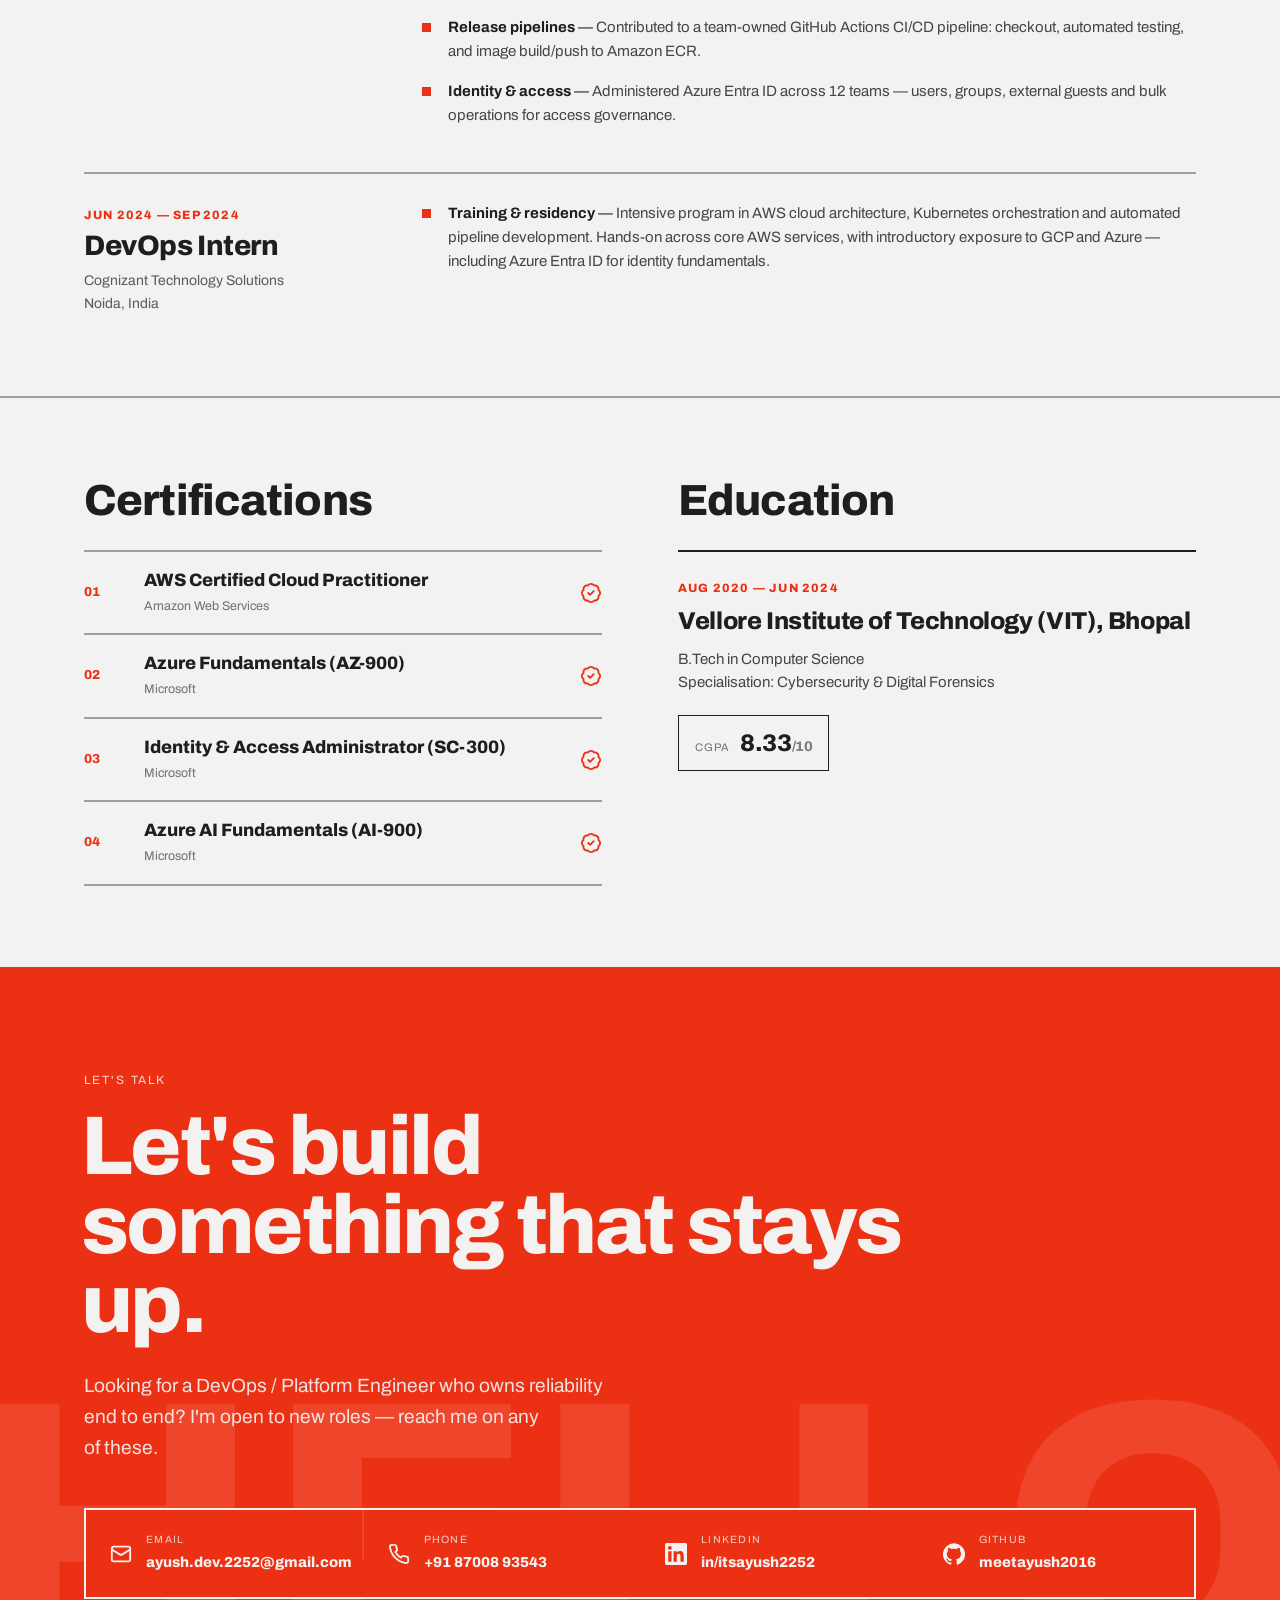
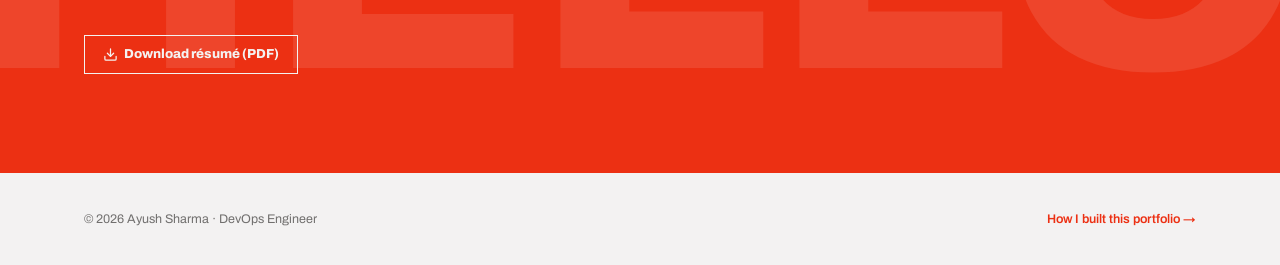
==== commit 117d2b00: "Swap resume, add build-pipeline README, and link footer to it Replaces the outdated resume file, add" ====
--- a/index.html
+++ b/index.html
@@ -25,7 +25,7 @@
       <svg class="icon-sun" viewBox="0 0 24 24" fill="none" stroke="currentColor" stroke-width="2" stroke-linecap="round" stroke-linejoin="round" aria-hidden="true"><path d="M12 3a6 6 0 0 0 9 9 9 9 0 1 1-9-9Z"/></svg>
       <svg class="icon-moon" viewBox="0 0 24 24" fill="none" stroke="currentColor" stroke-width="2" stroke-linecap="round" stroke-linejoin="round" aria-hidden="true"><circle cx="12" cy="12" r="4"/><path d="M12 2v2"/><path d="M12 20v2"/><path d="m4.93 4.93 1.41 1.41"/><path d="m17.66 17.66 1.41 1.41"/><path d="M2 12h2"/><path d="M20 12h2"/><path d="m6.34 17.66-1.41 1.41"/><path d="m19.07 4.93-1.41 1.41"/></svg>
     </button>
-    <a class="btn btn-primary" href="assets/Resume-AYUSH-SHARMA-BairesDev-LLC.pdf" download>
+    <a class="btn btn-primary" href="assets/ayush_devops_resume.pdf" download>
       <svg viewBox="0 0 24 24" fill="none" stroke="currentColor" stroke-width="2" stroke-linecap="round" stroke-linejoin="round" style="width:14px;height:14px" aria-hidden="true"><path d="M21 15v4a2 2 0 0 1-2 2H5a2 2 0 0 1-2-2v-4"/><polyline points="7 10 12 15 17 10"/><line x1="12" x2="12" y1="15" y2="3"/></svg>
       Résumé
     </a>
@@ -82,7 +82,7 @@
               <a class="btn btn-primary" href="#contact">Get in touch
                 <svg viewBox="0 0 24 24" fill="none" stroke="currentColor" stroke-width="2" stroke-linecap="round" stroke-linejoin="round" style="width:15px;height:15px" aria-hidden="true"><path d="M5 12h14"/><path d="m12 5 7 7-7 7"/></svg>
               </a>
-              <a class="btn btn-secondary" href="assets/Resume-AYUSH-SHARMA-BairesDev-LLC.pdf" download>
+              <a class="btn btn-secondary" href="assets/ayush_devops_resume.pdf" download>
                 <svg viewBox="0 0 24 24" fill="none" stroke="currentColor" stroke-width="2" stroke-linecap="round" stroke-linejoin="round" style="width:14px;height:14px" aria-hidden="true"><path d="M21 15v4a2 2 0 0 1-2 2H5a2 2 0 0 1-2-2v-4"/><polyline points="7 10 12 15 17 10"/><line x1="12" x2="12" y1="15" y2="3"/></svg>
                 Résumé
               </a>
@@ -332,7 +332,7 @@
       </div>
 
       <div class="contact-resume">
-        <a class="btn btn-ghost" href="assets/Resume-AYUSH-SHARMA-BairesDev-LLC.pdf" download>
+        <a class="btn btn-ghost" href="assets/ayush_devops_resume.pdf" download>
           <svg viewBox="0 0 24 24" fill="none" stroke="currentColor" stroke-width="2" stroke-linecap="round" stroke-linejoin="round" style="width:15px;height:15px" aria-hidden="true"><path d="M21 15v4a2 2 0 0 1-2 2H5a2 2 0 0 1-2-2v-4"/><polyline points="7 10 12 15 17 10"/><line x1="12" x2="12" y1="15" y2="3"/></svg>
           Download résumé (PDF)
         </a>
@@ -342,7 +342,7 @@
 
   <footer class="site-footer">
     <span>© 2026 Ayush Sharma · DevOps Engineer</span>
-    <span>Built with the Modernist system</span>
+    <a href="https://github.com/meetayush2016/devops-latest-portfolio" target="_blank" rel="noopener">How I built this portfolio →</a>
   </footer>
 
 </div>
--- a/styles.css
+++ b/styles.css
@@ -325,6 +325,8 @@
   display: flex; justify-content: space-between; gap: 16px; flex-wrap: wrap;
   font-size: 12.5px; color: color-mix(in srgb, var(--color-text) 62%, transparent);
 }
+footer.site-footer a { font-weight: 600; text-decoration: none; }
+footer.site-footer a:hover { text-decoration: underline; }
 
 /* ── dark theme ── */
 [data-theme="dark"] {
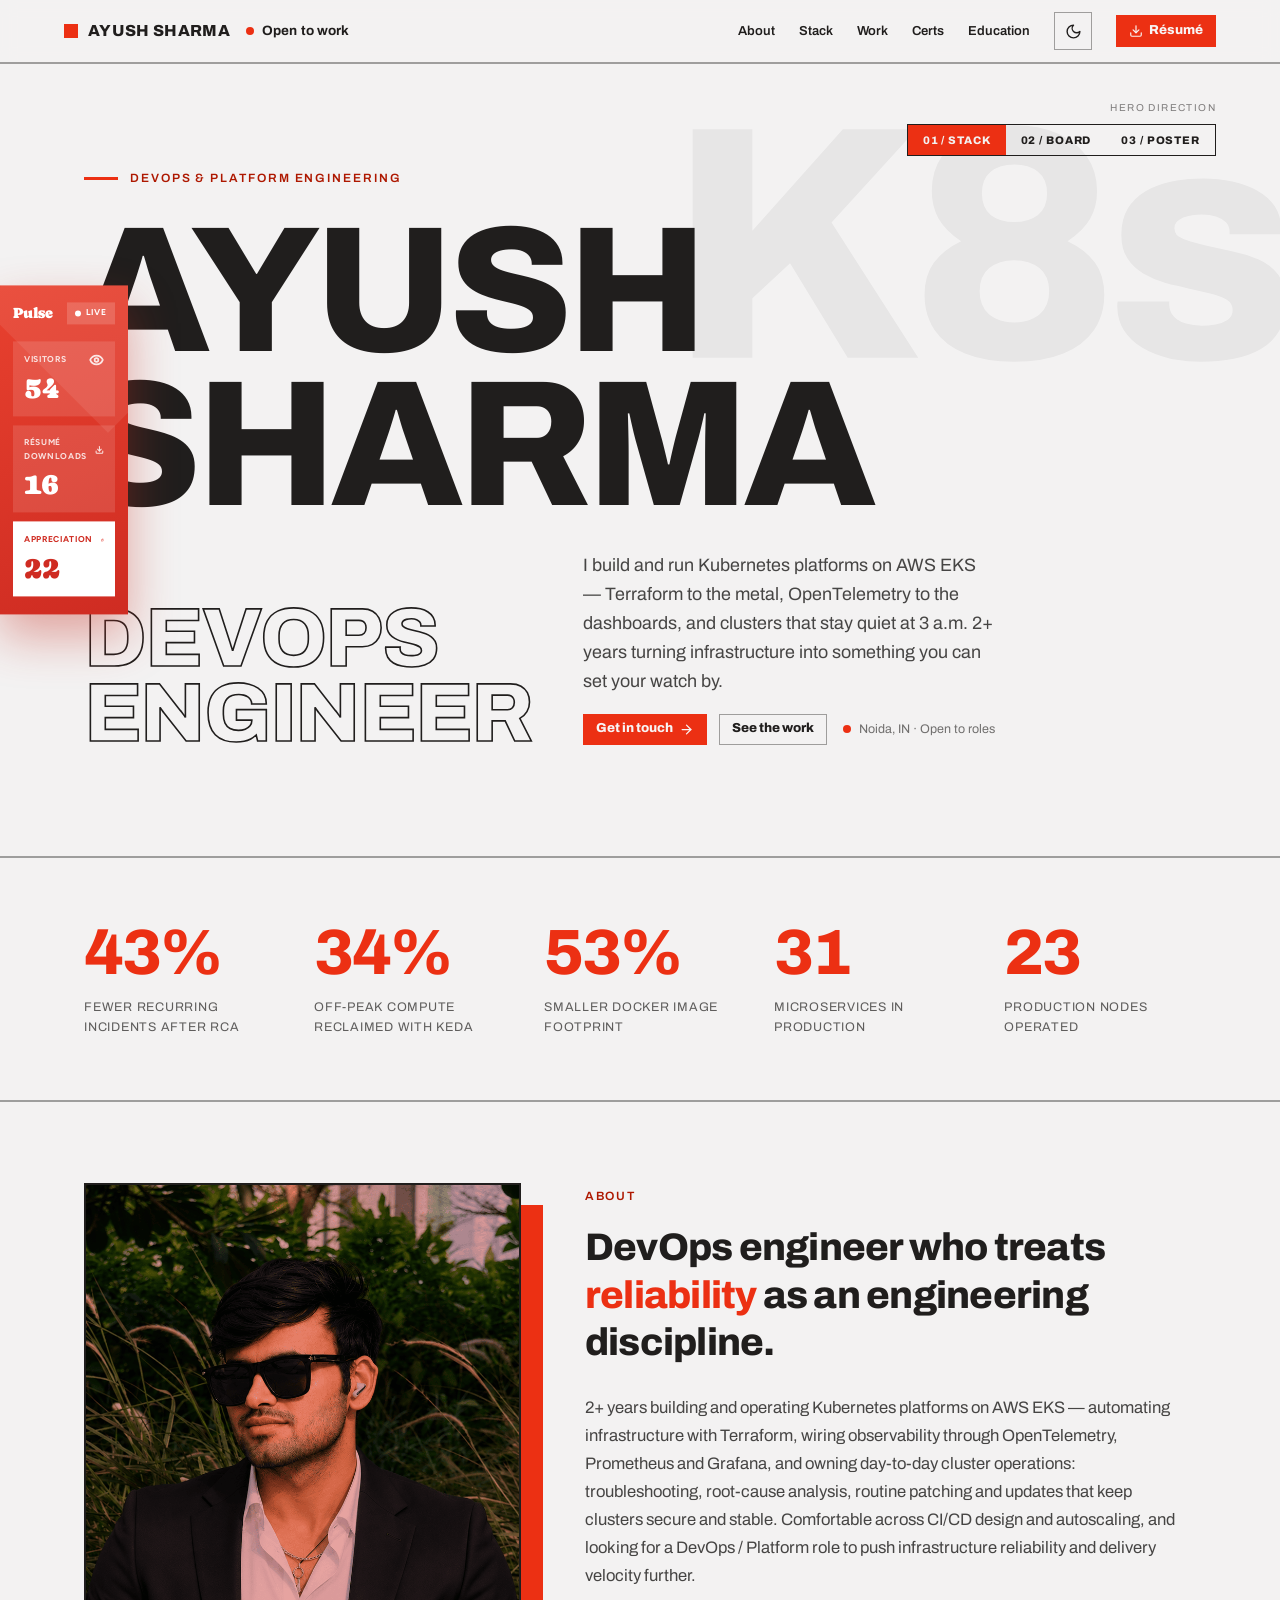
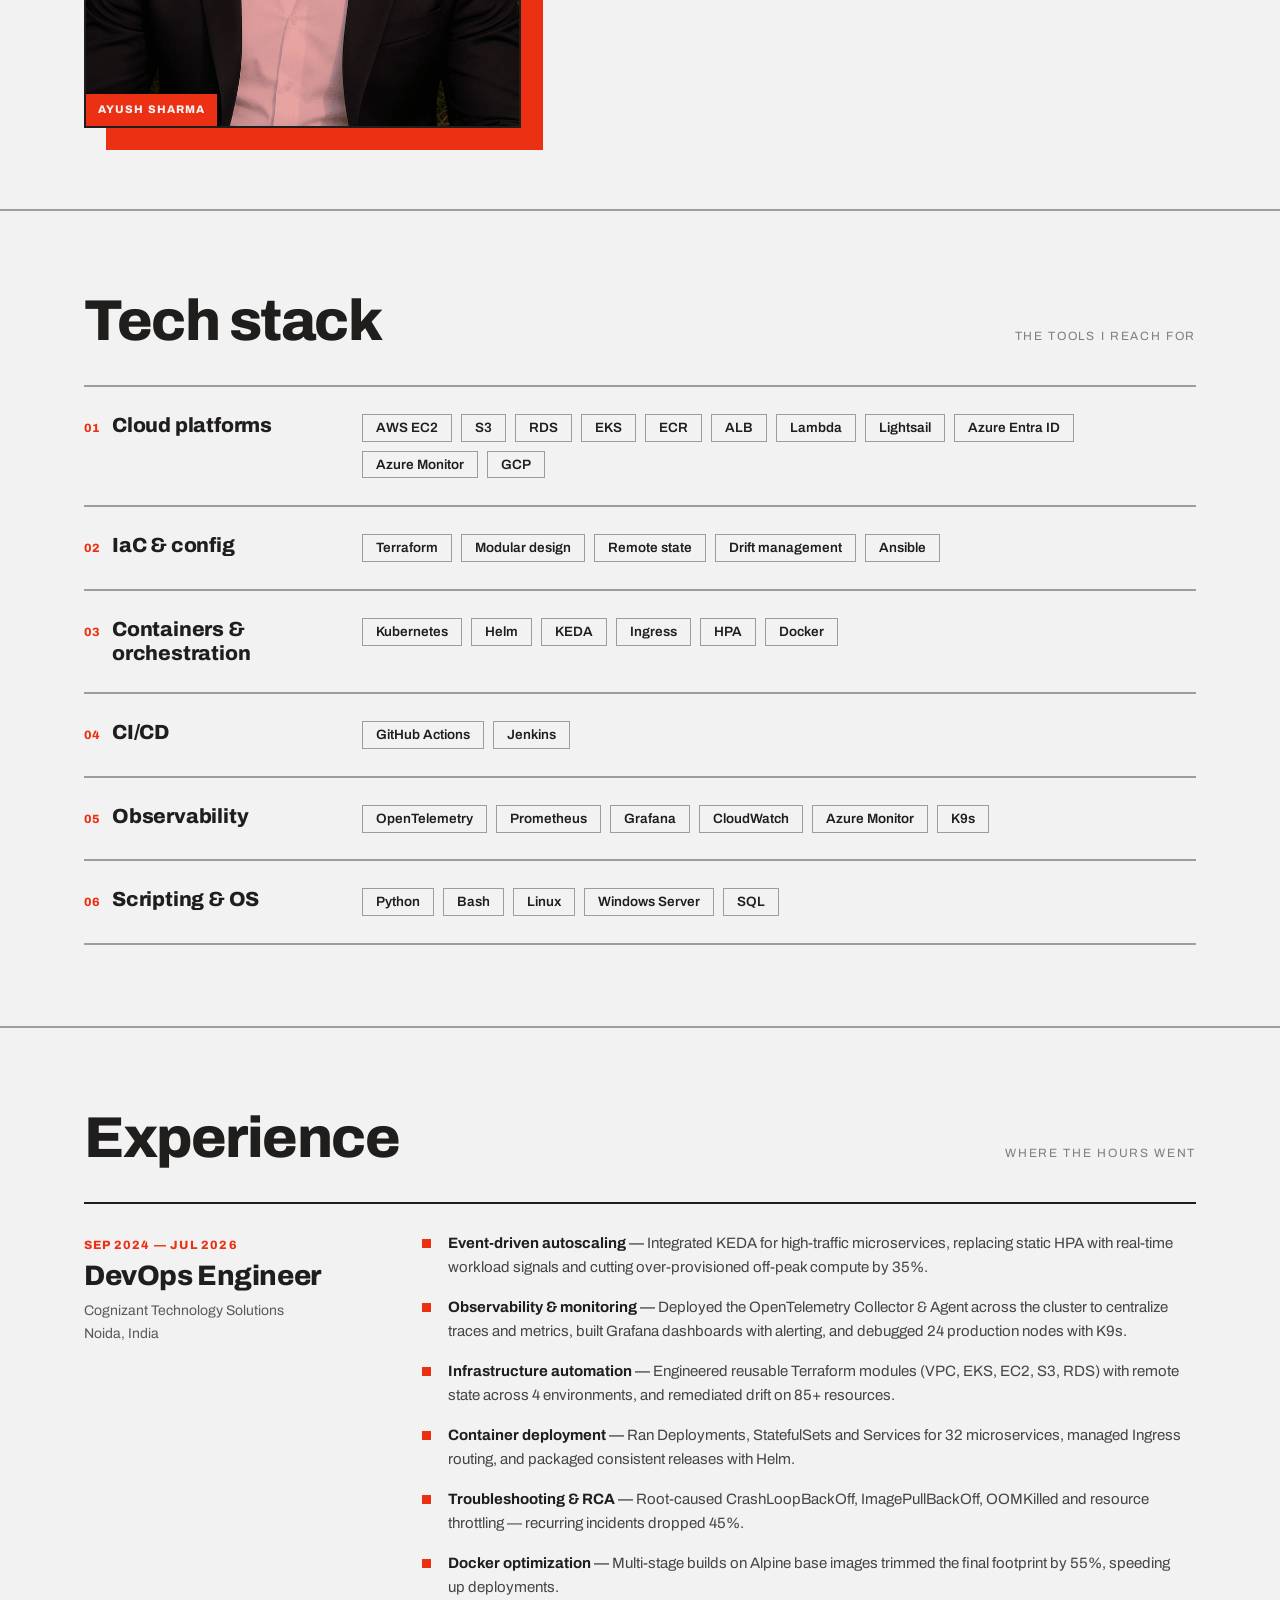
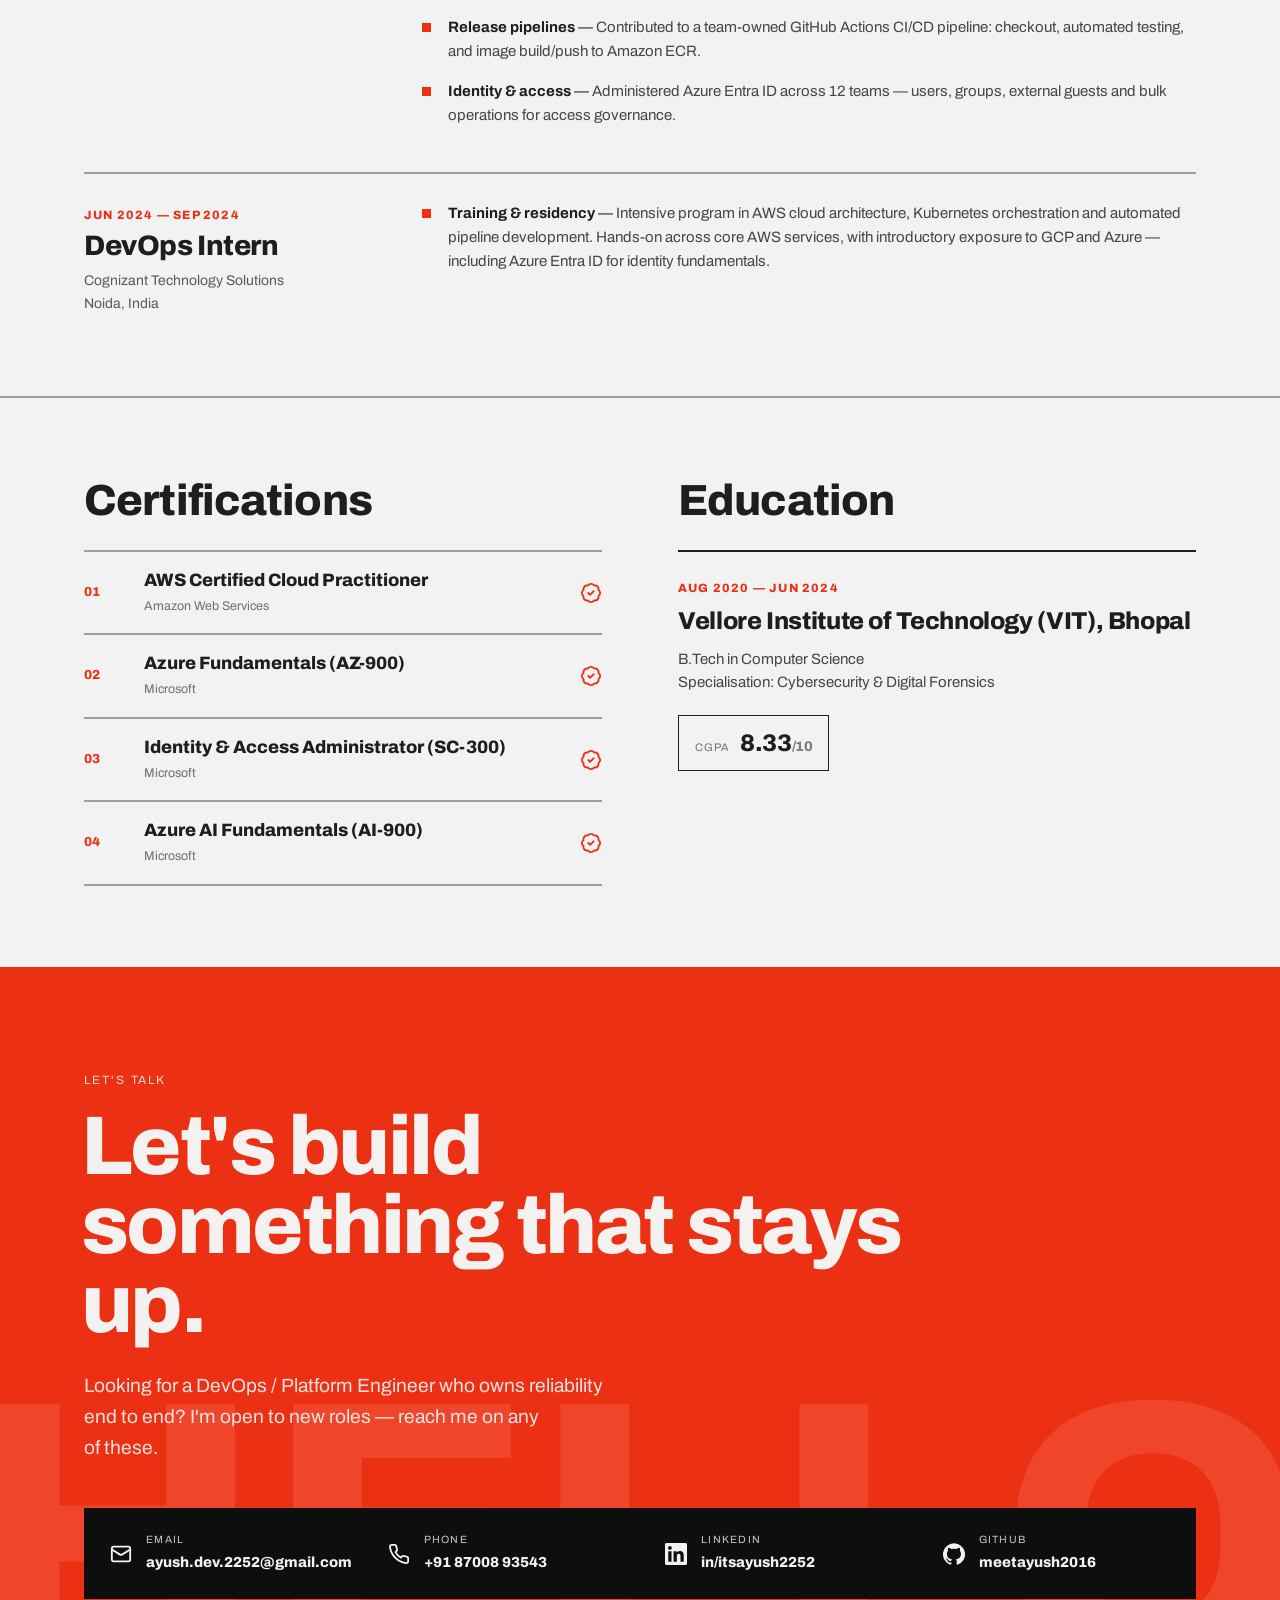
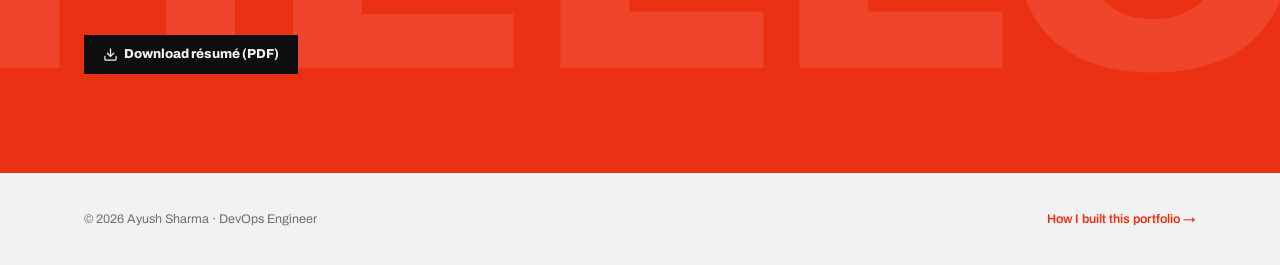
==== commit 90003002: "Add Pulse meter widget, nav status pill, and hero letter hover - Port the Pulse meter reference widg" ====
--- a/index.html
+++ b/index.html
@@ -5,17 +5,92 @@
 <meta name="viewport" content="width=device-width, initial-scale=1">
 <title>Ayush Sharma — DevOps Engineer</title>
 <meta name="description" content="DevOps engineer building Kubernetes platforms on AWS EKS — Terraform, OpenTelemetry, and reliability as an engineering discipline.">
+<link rel="preconnect" href="https://fonts.googleapis.com">
+<link rel="preconnect" href="https://fonts.gstatic.com" crossorigin>
+<link href="https://fonts.googleapis.com/css2?family=Caprasimo&family=Figtree:wght@400;600;700&display=swap" rel="stylesheet">
 <link rel="stylesheet" href="styles.css">
 </head>
 <body>
+
+  <!-- PULSE METER -->
+  <aside class="pulse" aria-label="Portfolio pulse">
+
+    <!-- BASE LAYER (red) -->
+    <div class="pulse-layer pulse-base">
+      <div class="pulse-blob" aria-hidden="true"></div>
+      <div class="pulse-head">
+        <span class="pulse-brand">Pulse</span>
+        <span class="pulse-live"><span class="dot"></span>LIVE</span>
+      </div>
+      <div class="pulse-rows">
+        <div class="pulse-tile">
+          <div class="pulse-top">
+            <div class="pulse-label">Visitors</div>
+            <svg width="15" height="15" viewBox="0 0 24 24" fill="none" stroke="#fff" stroke-width="2.75" stroke-linecap="round" stroke-linejoin="round" style="opacity:.85"><path d="M2.062 12.348a1 1 0 0 1 0-.696 10.75 10.75 0 0 1 19.876 0 1 1 0 0 1 0 .696 10.75 10.75 0 0 1-19.876 0"/><circle cx="12" cy="12" r="3"/></svg>
+          </div>
+          <div class="pulse-num" data-metric="visitors">54</div>
+        </div>
+        <div class="pulse-tile">
+          <div class="pulse-top">
+            <div class="pulse-label">Résumé downloads</div>
+            <svg width="15" height="15" viewBox="0 0 24 24" fill="none" stroke="#fff" stroke-width="2.75" stroke-linecap="round" stroke-linejoin="round" style="opacity:.85"><path d="M21 15v4a2 2 0 0 1-2 2H5a2 2 0 0 1-2-2v-4"/><polyline points="7 10 12 15 17 10"/><line x1="12" x2="12" y1="15" y2="3"/></svg>
+          </div>
+          <div class="pulse-num" data-metric="downloads">17</div>
+        </div>
+        <button type="button" class="pulse-tile pulse-solid" data-thumb title="Give a thumbs up">
+          <div class="pulse-top">
+            <div class="pulse-label">Appreciation</div>
+            <svg width="15" height="15" viewBox="0 0 24 24" fill="none" stroke="#e23b2e" stroke-width="2.75" stroke-linecap="round" stroke-linejoin="round" data-thumb-icon><path d="M7 10v12"/><path d="M15 5.88 14 10h5.83a2 2 0 0 1 1.92 2.56l-2.33 8A2 2 0 0 1 17.5 22H4a2 2 0 0 1-2-2v-8a2 2 0 0 1 2-2h2.76a2 2 0 0 0 1.79-1.11L12 2a3.13 3.13 0 0 1 3 3.88Z"/></svg>
+          </div>
+          <div class="pulse-num" data-metric="thumbs">23</div>
+        </button>
+      </div>
+    </div>
+
+    <!-- INVERT LAYER (black) — clipped from the top to the waterline -->
+    <div class="pulse-layer pulse-invert" aria-hidden="true">
+      <div class="pulse-blob"></div>
+      <div class="pulse-head">
+        <span class="pulse-brand">Pulse</span>
+        <span class="pulse-live"><span class="dot"></span>LIVE</span>
+      </div>
+      <div class="pulse-rows">
+        <div class="pulse-tile">
+          <div class="pulse-top">
+            <div class="pulse-label">Visitors</div>
+            <svg width="15" height="15" viewBox="0 0 24 24" fill="none" stroke="#fff" stroke-width="2.75" stroke-linecap="round" stroke-linejoin="round" style="opacity:.85"><path d="M2.062 12.348a1 1 0 0 1 0-.696 10.75 10.75 0 0 1 19.876 0 1 1 0 0 1 0 .696 10.75 10.75 0 0 1-19.876 0"/><circle cx="12" cy="12" r="3"/></svg>
+          </div>
+          <div class="pulse-num" data-metric="visitors">54</div>
+        </div>
+        <div class="pulse-tile">
+          <div class="pulse-top">
+            <div class="pulse-label">Résumé downloads</div>
+            <svg width="15" height="15" viewBox="0 0 24 24" fill="none" stroke="#fff" stroke-width="2.75" stroke-linecap="round" stroke-linejoin="round" style="opacity:.85"><path d="M21 15v4a2 2 0 0 1-2 2H5a2 2 0 0 1-2-2v-4"/><polyline points="7 10 12 15 17 10"/><line x1="12" x2="12" y1="15" y2="3"/></svg>
+          </div>
+          <div class="pulse-num" data-metric="downloads">17</div>
+        </div>
+        <div class="pulse-tile pulse-solid">
+          <div class="pulse-top">
+            <div class="pulse-label">Appreciation</div>
+            <svg width="15" height="15" viewBox="0 0 24 24" fill="none" stroke="#fff" stroke-width="2.75" stroke-linecap="round" stroke-linejoin="round" data-thumb-icon-invert><path d="M7 10v12"/><path d="M15 5.88 14 10h5.83a2 2 0 0 1 1.92 2.56l-2.33 8A2 2 0 0 1 17.5 22H4a2 2 0 0 1-2-2v-8a2 2 0 0 1 2-2h2.76a2 2 0 0 0 1.79-1.11L12 2a3.13 3.13 0 0 1 3 3.88Z"/></svg>
+          </div>
+          <div class="pulse-num" data-metric="thumbs">23</div>
+        </div>
+      </div>
+    </div>
+  </aside>
+
 <div class="page">
 
   <!-- NAV -->
   <nav class="nav">
-    <a href="#top" class="nav-brand">
-      <span class="dot"></span>
-      <span class="name">AYUSH SHARMA</span>
-    </a>
+    <div class="nav-identity">
+      <a href="#top" class="nav-brand">
+        <span class="dot"></span>
+        <span class="name">AYUSH SHARMA</span>
+      </a>
+      <span class="nav-status"><span class="dot"></span>Open to work</span>
+    </div>
     <a href="#about" class="link">About</a>
     <a href="#stack" class="link">Stack</a>
     <a href="#work" class="link">Work</a>
@@ -25,7 +100,7 @@
       <svg class="icon-sun" viewBox="0 0 24 24" fill="none" stroke="currentColor" stroke-width="2" stroke-linecap="round" stroke-linejoin="round" aria-hidden="true"><path d="M12 3a6 6 0 0 0 9 9 9 9 0 1 1-9-9Z"/></svg>
       <svg class="icon-moon" viewBox="0 0 24 24" fill="none" stroke="currentColor" stroke-width="2" stroke-linecap="round" stroke-linejoin="round" aria-hidden="true"><circle cx="12" cy="12" r="4"/><path d="M12 2v2"/><path d="M12 20v2"/><path d="m4.93 4.93 1.41 1.41"/><path d="m17.66 17.66 1.41 1.41"/><path d="M2 12h2"/><path d="M20 12h2"/><path d="m6.34 17.66-1.41 1.41"/><path d="m19.07 4.93-1.41 1.41"/></svg>
     </button>
-    <a class="btn btn-primary" href="assets/ayush_devops_resume.pdf" download>
+    <a class="btn btn-primary" href="assets/ayush_devops_resume.pdf" download data-resume>
       <svg viewBox="0 0 24 24" fill="none" stroke="currentColor" stroke-width="2" stroke-linecap="round" stroke-linejoin="round" style="width:14px;height:14px" aria-hidden="true"><path d="M21 15v4a2 2 0 0 1-2 2H5a2 2 0 0 1-2-2v-4"/><polyline points="7 10 12 15 17 10"/><line x1="12" x2="12" y1="15" y2="3"/></svg>
       Résumé
     </a>
@@ -54,7 +129,7 @@
           </div>
           <h1 class="hero-title">AYUSH<br />SHARMA</h1>
           <div class="hero-role-row">
-            <p class="hero-outline">DEVOPS<br />ENGINEER</p>
+            <p class="hero-outline"><span class="hero-letter">D</span><span class="hero-letter">E</span><span class="hero-letter">V</span><span class="hero-letter">O</span><span class="hero-letter">P</span><span class="hero-letter">S</span><br /><span class="hero-letter">E</span><span class="hero-letter">N</span><span class="hero-letter">G</span><span class="hero-letter">I</span><span class="hero-letter">N</span><span class="hero-letter">E</span><span class="hero-letter">E</span><span class="hero-letter">R</span></p>
             <div class="hero-lede">
               <p>I build and run Kubernetes platforms on AWS EKS — Terraform to the metal, OpenTelemetry to the dashboards, and clusters that stay quiet at 3 a.m. 2+ years turning infrastructure into something you can set your watch by.</p>
               <div class="hero-cta-row">
@@ -82,7 +157,7 @@
               <a class="btn btn-primary" href="#contact">Get in touch
                 <svg viewBox="0 0 24 24" fill="none" stroke="currentColor" stroke-width="2" stroke-linecap="round" stroke-linejoin="round" style="width:15px;height:15px" aria-hidden="true"><path d="M5 12h14"/><path d="m12 5 7 7-7 7"/></svg>
               </a>
-              <a class="btn btn-secondary" href="assets/ayush_devops_resume.pdf" download>
+              <a class="btn btn-secondary" href="assets/ayush_devops_resume.pdf" download data-resume>
                 <svg viewBox="0 0 24 24" fill="none" stroke="currentColor" stroke-width="2" stroke-linecap="round" stroke-linejoin="round" style="width:14px;height:14px" aria-hidden="true"><path d="M21 15v4a2 2 0 0 1-2 2H5a2 2 0 0 1-2-2v-4"/><polyline points="7 10 12 15 17 10"/><line x1="12" x2="12" y1="15" y2="3"/></svg>
                 Résumé
               </a>
@@ -332,7 +407,7 @@
       </div>
 
       <div class="contact-resume">
-        <a class="btn btn-ghost" href="assets/ayush_devops_resume.pdf" download>
+        <a class="btn btn-ghost" href="assets/ayush_devops_resume.pdf" download data-resume>
           <svg viewBox="0 0 24 24" fill="none" stroke="currentColor" stroke-width="2" stroke-linecap="round" stroke-linejoin="round" style="width:15px;height:15px" aria-hidden="true"><path d="M21 15v4a2 2 0 0 1-2 2H5a2 2 0 0 1-2-2v-4"/><polyline points="7 10 12 15 17 10"/><line x1="12" x2="12" y1="15" y2="3"/></svg>
           Download résumé (PDF)
         </a>
--- a/styles.css
+++ b/styles.css
@@ -80,9 +80,13 @@
   border-bottom: 2px solid var(--color-divider);
   display: flex; align-items: center; gap: var(--space-3); padding-block: var(--space-3);
 }
-.nav-brand { display: inline-flex; align-items: center; gap: 10px; text-decoration: none; color: var(--color-text); margin-right: auto; }
+.nav-identity { display: inline-flex; align-items: center; gap: 16px; margin-right: auto; }
+.nav-brand { display: inline-flex; align-items: center; gap: 10px; text-decoration: none; color: var(--color-text); }
 .nav-brand .dot { width: 14px; height: 14px; background: var(--color-accent); display: inline-block; }
 .nav-brand .name { font-family: var(--font-heading); font-weight: 800; font-size: 16px; letter-spacing: 0.02em; }
+.nav-status { display: inline-flex; align-items: center; gap: 8px; font-size: 13.5px; font-weight: 700; letter-spacing: 0.01em; color: var(--color-text); }
+.nav-status .dot { width: 8px; height: 8px; border-radius: 50%; background: var(--color-accent); animation: blink 1.8s ease-in-out infinite; }
+@media (max-width: 560px) { .nav-status { display: none; } }
 .nav a.link { color: inherit; text-decoration: none; font-size: 13px; font-weight: 600; }
 .nav a.link + a.link { margin-left: 12px; }
 @media (max-width: 720px) { .nav a.link { display: none; } }
@@ -159,6 +163,8 @@
   line-height: 0.9; letter-spacing: -0.02em; margin: 0; color: transparent;
   -webkit-text-stroke: 1.6px var(--color-text);
 }
+.hero-outline .hero-letter { transition: color .15s ease, -webkit-text-stroke-color .15s ease; }
+.hero-outline .hero-letter:hover { color: var(--color-accent); -webkit-text-stroke-color: var(--color-accent); }
 .hero-lede { max-width: 46ch; padding-bottom: 6px; }
 .hero-lede p { font-size: clamp(16px, 1.4vw, 19px); line-height: 1.62; margin: 0 0 18px; color: color-mix(in srgb, var(--color-text) 82%, transparent); }
 
@@ -307,18 +313,19 @@
 .contact-inner h2 { font-family: var(--font-heading); font-weight: 800; font-size: clamp(38px, 6.5vw, 96px); line-height: 0.95; letter-spacing: -0.03em; margin: 16px 0 0; margin-left: -0.04em; max-width: 16ch; }
 .contact-inner .lede { font-size: clamp(16px, 1.5vw, 20px); line-height: 1.6; margin: clamp(20px, 3vh, 32px) 0 0; max-width: 48ch; opacity: 0.92; }
 
-.contact-grid { display: grid; grid-template-columns: repeat(auto-fit, minmax(220px, 1fr)); gap: 2px; margin-top: clamp(36px, 5vh, 56px); border: 2px solid #f4f2f1; }
+.contact-grid { display: grid; grid-template-columns: repeat(auto-fit, minmax(220px, 1fr)); gap: 2px; margin-top: clamp(36px, 5vh, 56px); border: 2px solid #0e0e0e; background: #0e0e0e; }
 .contact-card {
   display: flex; align-items: center; gap: 14px; padding: 22px 24px; color: #f4f2f1;
-  text-decoration: none; background: var(--color-accent); transition: background .2s;
-}
-.contact-card:hover { background: var(--color-accent-700); color: #f4f2f1; }
+  text-decoration: none; background: #0e0e0e; transition: background .2s;
+}
+.contact-card:hover { background: #201e1d; color: #f4f2f1; }
 .contact-card svg { width: 22px; height: 22px; flex: none; }
 .contact-card .k { display: block; font-size: 10.5px; letter-spacing: 0.12em; text-transform: uppercase; opacity: 0.8; }
 .contact-card .v { font-family: var(--font-heading); font-weight: 800; font-size: 14.5px; }
 
 .contact-resume { margin-top: clamp(28px, 4vh, 40px); }
-.contact-resume .btn-ghost { color: #f4f2f1; border: 1px solid #f4f2f1; padding: 11px 18px; }
+.contact-resume .btn-ghost { color: #f4f2f1; background: #0e0e0e; border: 1px solid #0e0e0e; padding: 11px 18px; }
+.contact-resume .btn-ghost:hover { background: #201e1d; }
 
 footer.site-footer {
   max-width: var(--wrap); margin: 0 auto; padding: clamp(28px, 4vh, 44px) var(--edge);
@@ -336,3 +343,52 @@
   --color-divider: color-mix(in srgb, #f4f2f1 32%, transparent);
   color-scheme: dark;
 }
+
+/* ── pulse meter ── */
+@keyframes pm-blink { 0%, 100% { opacity: 1; } 50% { opacity: .25; } }
+@keyframes pm-float { 0%, 100% { transform: translateY(0); } 50% { transform: translateY(-3px); } }
+
+.pulse {
+  position: fixed; left: 0; top: 50%; transform: translateY(-50%);
+  z-index: 50; width: clamp(128px, 10vw, 148px);
+  font-family: "Figtree", var(--font-body);
+}
+@media (max-width: 1180px) { .pulse { display: none; } }
+
+.pulse-layer { padding: 16px 13px 18px; overflow: hidden; position: relative; }
+.pulse-base  { background: linear-gradient(160deg, #e8412f 0%, #cf2c22 100%); box-shadow: 0 22px 48px rgba(198, 47, 36, .4); }
+.pulse-invert{ position: absolute; inset: 0; background: #0e0e0e; will-change: clip-path; clip-path: inset(100% 0 0 0); pointer-events: none; }
+
+.pulse-blob { position: absolute; top: -70px; right: -70px; width: 180px; height: 180px; transform: rotate(45deg); background: rgba(255, 255, 255, .08); }
+.pulse-invert .pulse-blob { background: rgba(255, 255, 255, .06); }
+
+.pulse-head { display: flex; align-items: center; justify-content: space-between; margin-bottom: 16px; position: relative; }
+.pulse-brand { font-family: "Caprasimo", var(--font-heading); font-size: 15px; color: #fff; }
+.pulse-live { display: inline-flex; align-items: center; gap: 5px; font-size: 8.5px; font-weight: 700; letter-spacing: .1em; color: #fff; background: rgba(255, 255, 255, .16); padding: 4px 8px; }
+.pulse-live .dot { width: 6px; height: 6px; border-radius: 999px; background: #fff; }
+.pulse-base .pulse-live .dot { animation: pm-blink 1.4s ease-in-out infinite; }
+
+.pulse-rows { display: flex; flex-direction: column; gap: 9px; position: relative; }
+.pulse-tile { padding: 11px 11px 13px; }
+.pulse-base .pulse-tile { background: rgba(255, 255, 255, .12); }
+.pulse-invert .pulse-tile { background: rgba(255, 255, 255, .10); }
+.pulse-base .pulse-solid { background: #fff; }
+.pulse-invert .pulse-solid { background: rgba(255, 255, 255, .10); }
+
+.pulse-top { display: flex; align-items: center; justify-content: space-between; gap: 8px; }
+.pulse-label { font-size: 8.5px; font-weight: 700; letter-spacing: .08em; text-transform: uppercase; }
+.pulse-num { font-family: "Caprasimo", var(--font-heading); font-size: 30px; line-height: 1; margin-top: 6px; }
+.pulse-base .pulse-label, .pulse-invert .pulse-label { color: rgba(255, 255, 255, .82); }
+.pulse-base .pulse-num,   .pulse-invert .pulse-num   { color: #fff; }
+.pulse-base .pulse-solid .pulse-label { color: #cf2c22; }
+.pulse-base .pulse-solid .pulse-num   { color: #cf2c22; }
+.pulse-invert .pulse-solid .pulse-label { color: rgba(255, 255, 255, .82); }
+.pulse-invert .pulse-solid .pulse-num   { color: #fff; }
+
+button.pulse-solid { appearance: none; border: 0; cursor: pointer; text-align: left; width: 100%; transition: transform .12s; font: inherit; }
+button.pulse-solid:active { transform: scale(.97); }
+.pulse-base .pulse-solid svg { animation: pm-float 3s ease-in-out infinite; }
+
+@media (prefers-reduced-motion: reduce) {
+  .pulse-base .pulse-live .dot, .pulse-base .pulse-solid svg { animation: none; }
+}
